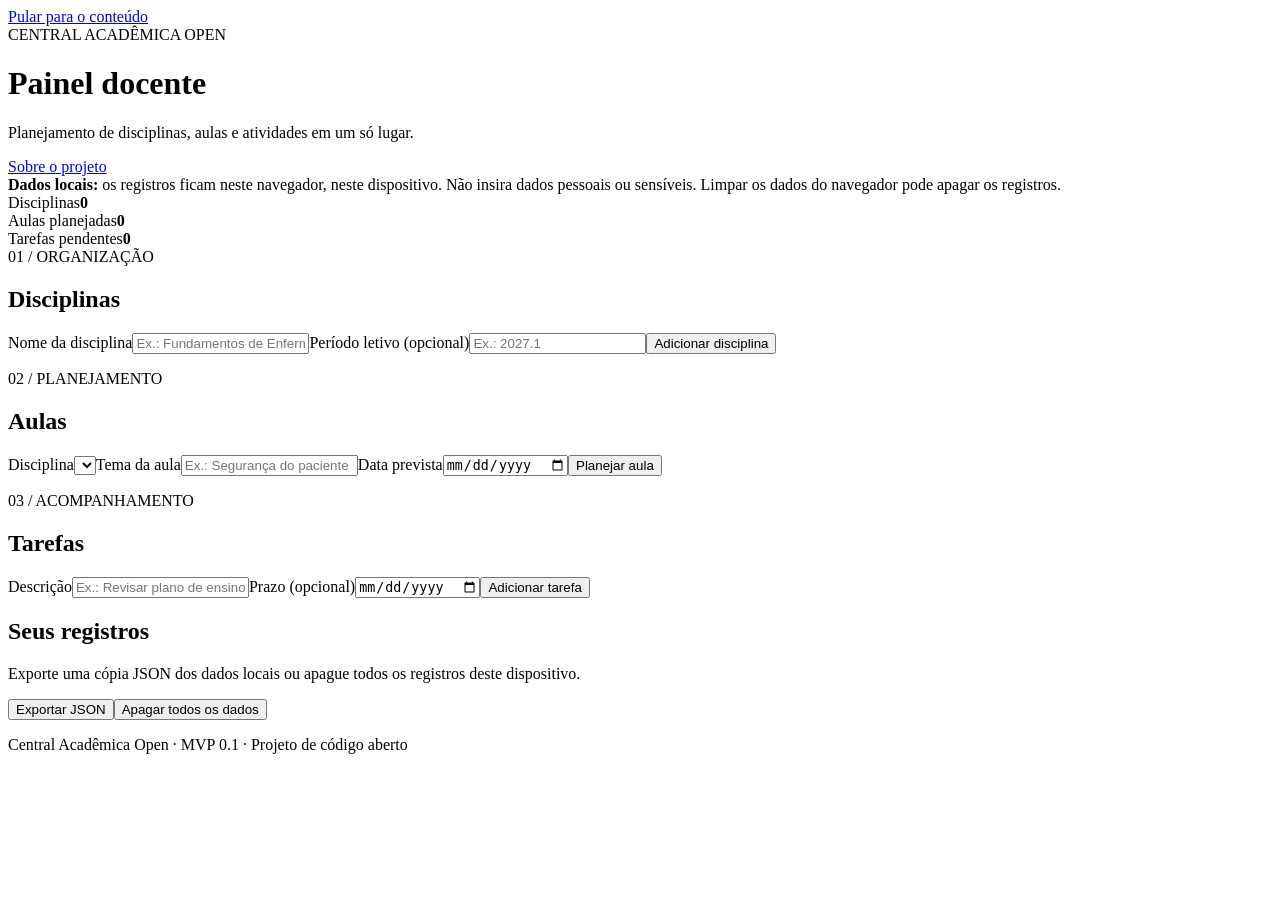
==== web/app.html @ 479a101f "feat: adiciona web/app.html" ====
<!doctype html>
<html lang="pt-BR">
<head>
<meta charset="utf-8"><meta name="viewport" content="width=device-width, initial-scale=1">
<title>Painel docente | Central Acadêmica Open</title>
<link rel="stylesheet" href="assets/css/app.css">
<script src="assets/js/app.js" defer></script>
</head>
<body>
<a class="skip" href="#conteudo">Pular para o conteúdo</a>
<header class="top"><div><span class="eyebrow">CENTRAL ACADÊMICA OPEN</span><h1>Painel docente</h1><p>Planejamento de disciplinas, aulas e atividades em um só lugar.</p></div><a class="back" href="index.html">Sobre o projeto</a></header>
<main id="conteudo">
<section class="notice" aria-label="Privacidade"><strong>Dados locais:</strong> os registros ficam neste navegador, neste dispositivo. Não insira dados pessoais ou sensíveis. Limpar os dados do navegador pode apagar os registros.</section>
<section class="stats" aria-label="Resumo"><article><span>Disciplinas</span><strong id="count-disc">0</strong></article><article><span>Aulas planejadas</span><strong id="count-lessons">0</strong></article><article><span>Tarefas pendentes</span><strong id="count-tasks">0</strong></article></section>
<div class="columns">
<section class="panel" aria-labelledby="disciplinas-title"><div class="heading"><div><span class="eyebrow">01 / ORGANIZAÇÃO</span><h2 id="disciplinas-title">Disciplinas</h2></div></div>
<form id="form-disc"><label for="disc-name">Nome da disciplina</label><input id="disc-name" name="name" required maxlength="100" placeholder="Ex.: Fundamentos de Enfermagem"><label for="disc-term">Período letivo (opcional)</label><input id="disc-term" name="term" maxlength="60" placeholder="Ex.: 2027.1"><button type="submit">Adicionar disciplina</button></form><ul id="disc-list" class="records" aria-live="polite"></ul></section>
<section class="panel" aria-labelledby="aulas-title"><div class="heading"><div><span class="eyebrow">02 / PLANEJAMENTO</span><h2 id="aulas-title">Aulas</h2></div></div>
<form id="form-lesson"><label for="lesson-disc">Disciplina</label><select id="lesson-disc" required></select><label for="lesson-title">Tema da aula</label><input id="lesson-title" required maxlength="120" placeholder="Ex.: Segurança do paciente"><label for="lesson-date">Data prevista</label><input id="lesson-date" type="date" required><button type="submit">Planejar aula</button></form><ul id="lesson-list" class="records" aria-live="polite"></ul></section>
<section class="panel" aria-labelledby="tarefas-title"><div class="heading"><div><span class="eyebrow">03 / ACOMPANHAMENTO</span><h2 id="tarefas-title">Tarefas</h2></div></div>
<form id="form-task"><label for="task-title">Descrição</label><input id="task-title" required maxlength="140" placeholder="Ex.: Revisar plano de ensino"><label for="task-date">Prazo (opcional)</label><input id="task-date" type="date"><button type="submit">Adicionar tarefa</button></form><ul id="task-list" class="records" aria-live="polite"></ul></section>
</div>
<section class="panel utilities"><div><h2>Seus registros</h2><p>Exporte uma cópia JSON dos dados locais ou apague todos os registros deste dispositivo.</p></div><div class="actions"><button id="export" class="secondary" type="button">Exportar JSON</button><button id="clear" class="danger" type="button">Apagar todos os dados</button></div></section>
<p id="feedback" class="sr-only" role="status" aria-live="polite"></p>
</main><footer>Central Acadêmica Open · MVP 0.1 · Projeto de código aberto</footer>
</body></html>
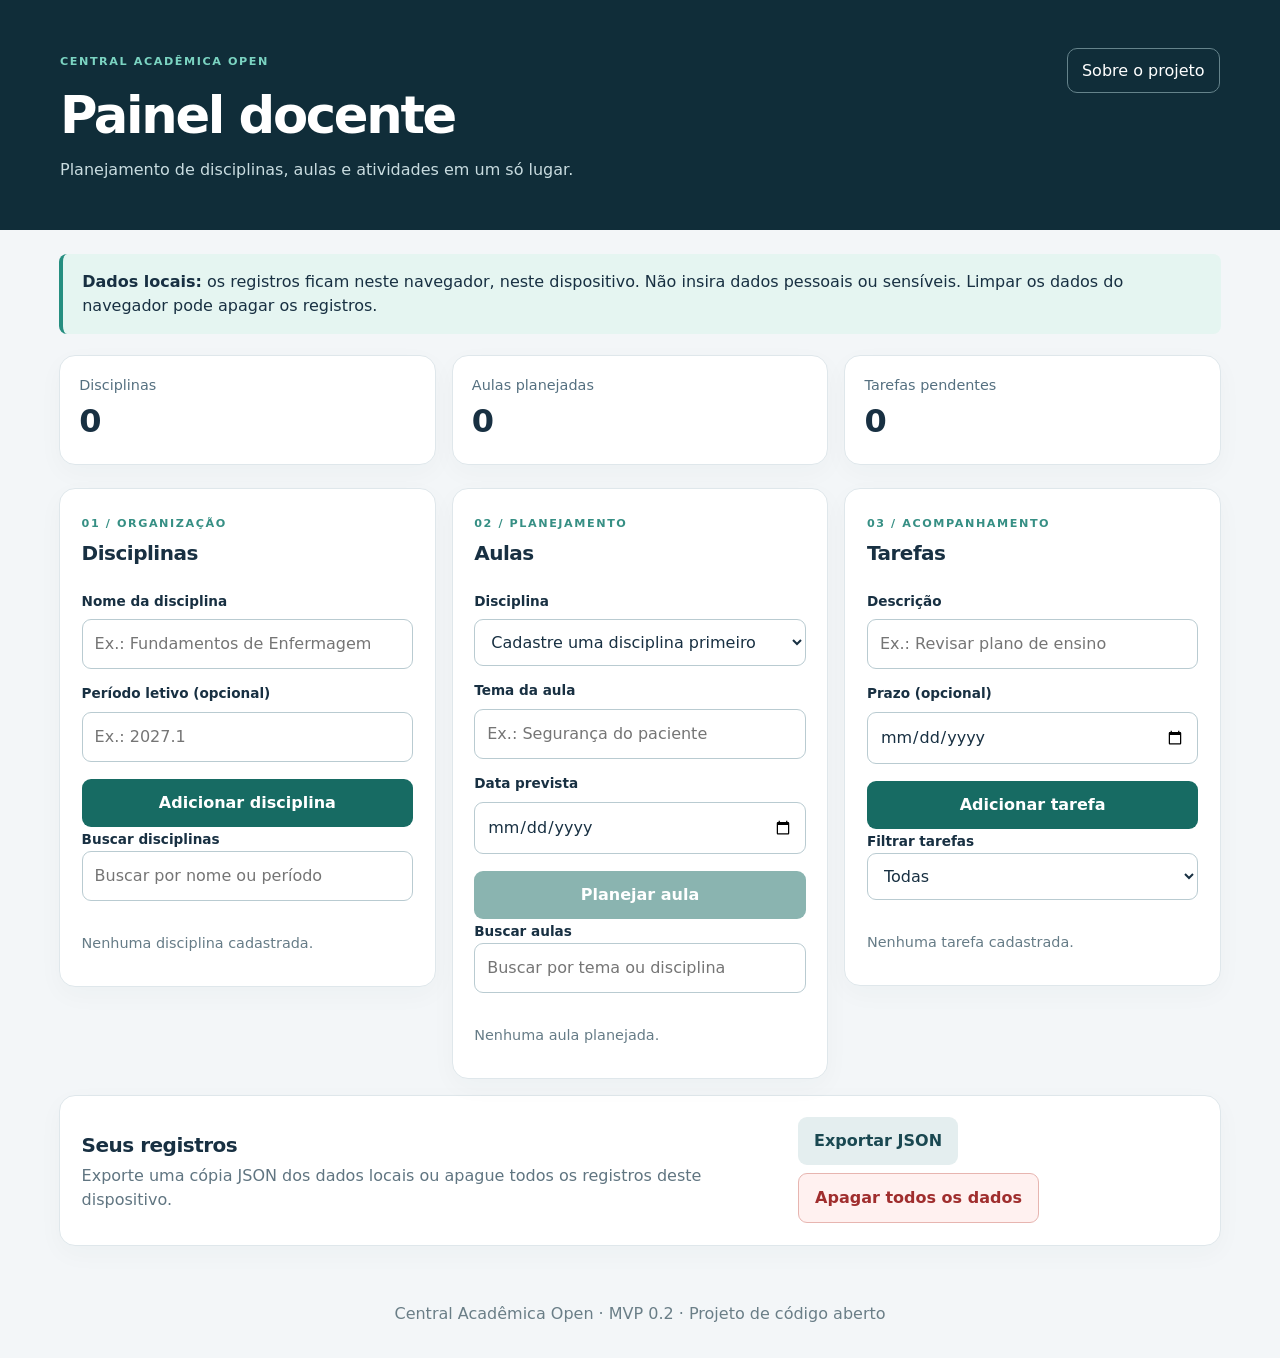
==== commit 1daa4ca5: "feat: adiciona controles de busca e filtros acessíveis" ====
--- a/web/app.html
+++ b/web/app.html
@@ -14,13 +14,13 @@
 <section class="stats" aria-label="Resumo"><article><span>Disciplinas</span><strong id="count-disc">0</strong></article><article><span>Aulas planejadas</span><strong id="count-lessons">0</strong></article><article><span>Tarefas pendentes</span><strong id="count-tasks">0</strong></article></section>
 <div class="columns">
 <section class="panel" aria-labelledby="disciplinas-title"><div class="heading"><div><span class="eyebrow">01 / ORGANIZAÇÃO</span><h2 id="disciplinas-title">Disciplinas</h2></div></div>
-<form id="form-disc"><label for="disc-name">Nome da disciplina</label><input id="disc-name" name="name" required maxlength="100" placeholder="Ex.: Fundamentos de Enfermagem"><label for="disc-term">Período letivo (opcional)</label><input id="disc-term" name="term" maxlength="60" placeholder="Ex.: 2027.1"><button type="submit">Adicionar disciplina</button></form><ul id="disc-list" class="records" aria-live="polite"></ul></section>
+<form id="form-disc"><label for="disc-name">Nome da disciplina</label><input id="disc-name" name="name" required maxlength="100" placeholder="Ex.: Fundamentos de Enfermagem"><label for="disc-term">Período letivo (opcional)</label><input id="disc-term" name="term" maxlength="60" placeholder="Ex.: 2027.1"><button type="submit">Adicionar disciplina</button></form><label for="filter-disc">Buscar disciplinas</label><input id="filter-disc" type="search" placeholder="Buscar por nome ou período"><ul id="disc-list" class="records" aria-live="polite"></ul></section>
 <section class="panel" aria-labelledby="aulas-title"><div class="heading"><div><span class="eyebrow">02 / PLANEJAMENTO</span><h2 id="aulas-title">Aulas</h2></div></div>
-<form id="form-lesson"><label for="lesson-disc">Disciplina</label><select id="lesson-disc" required></select><label for="lesson-title">Tema da aula</label><input id="lesson-title" required maxlength="120" placeholder="Ex.: Segurança do paciente"><label for="lesson-date">Data prevista</label><input id="lesson-date" type="date" required><button type="submit">Planejar aula</button></form><ul id="lesson-list" class="records" aria-live="polite"></ul></section>
+<form id="form-lesson"><label for="lesson-disc">Disciplina</label><select id="lesson-disc" required></select><label for="lesson-title">Tema da aula</label><input id="lesson-title" required maxlength="120" placeholder="Ex.: Segurança do paciente"><label for="lesson-date">Data prevista</label><input id="lesson-date" type="date" required><button type="submit">Planejar aula</button></form><label for="filter-lesson">Buscar aulas</label><input id="filter-lesson" type="search" placeholder="Buscar por tema ou disciplina"><ul id="lesson-list" class="records" aria-live="polite"></ul></section>
 <section class="panel" aria-labelledby="tarefas-title"><div class="heading"><div><span class="eyebrow">03 / ACOMPANHAMENTO</span><h2 id="tarefas-title">Tarefas</h2></div></div>
-<form id="form-task"><label for="task-title">Descrição</label><input id="task-title" required maxlength="140" placeholder="Ex.: Revisar plano de ensino"><label for="task-date">Prazo (opcional)</label><input id="task-date" type="date"><button type="submit">Adicionar tarefa</button></form><ul id="task-list" class="records" aria-live="polite"></ul></section>
+<form id="form-task"><label for="task-title">Descrição</label><input id="task-title" required maxlength="140" placeholder="Ex.: Revisar plano de ensino"><label for="task-date">Prazo (opcional)</label><input id="task-date" type="date"><button type="submit">Adicionar tarefa</button></form><label for="filter-task">Filtrar tarefas</label><select id="filter-task"><option value="all">Todas</option><option value="pending">Pendentes</option><option value="done">Concluídas</option></select><ul id="task-list" class="records" aria-live="polite"></ul></section>
 </div>
 <section class="panel utilities"><div><h2>Seus registros</h2><p>Exporte uma cópia JSON dos dados locais ou apague todos os registros deste dispositivo.</p></div><div class="actions"><button id="export" class="secondary" type="button">Exportar JSON</button><button id="clear" class="danger" type="button">Apagar todos os dados</button></div></section>
 <p id="feedback" class="sr-only" role="status" aria-live="polite"></p>
-</main><footer>Central Acadêmica Open · MVP 0.1 · Projeto de código aberto</footer>
+</main><footer>Central Acadêmica Open · MVP 0.2 · Projeto de código aberto</footer>
 </body></html>
--- a/web/assets/css/app.css
+++ b/web/assets/css/app.css
@@ -0,0 +1 @@
+:root{font-family:Inter,ui-sans-serif,system-ui,-apple-system,BlinkMacSystemFont,"Segoe UI",sans-serif;color:#183042;background:#f3f6f8;line-height:1.5}*{box-sizing:border-box}body{margin:0}.skip{position:absolute;top:-100px;left:1rem;background:white;padding:.6rem}.skip:focus{top:1rem;z-index:3}.top{background:#102d39;color:#fff;padding:3rem max(1.5rem,calc((100vw - 1160px)/2));display:flex;justify-content:space-between;gap:1rem;align-items:flex-start}.top h1{font-size:clamp(2rem,4vw,3.4rem);letter-spacing:-.045em;margin:.3rem 0}.top p{color:#c9dce0;margin:0}.eyebrow{font-size:.7rem;letter-spacing:.14em;font-weight:800;color:#368f84}.top .eyebrow{color:#7bd4c2}.back{color:#fff;text-decoration:none;border:1px solid #65838b;padding:.6rem .9rem;border-radius:10px;white-space:nowrap}main{max-width:1210px;margin:auto;padding:1.5rem}.notice{border-left:4px solid #258e80;background:#e5f5f1;padding:1rem 1.2rem;border-radius:8px;margin-bottom:1.3rem}.stats{display:grid;grid-template-columns:repeat(3,minmax(0,1fr));gap:1rem;margin-bottom:1.4rem}.stats article,.panel{background:#fff;border:1px solid #dfe7eb;border-radius:16px;box-shadow:0 8px 26px #173a4808}.stats article{padding:1.2rem}.stats span{display:block;color:#557080;font-size:.9rem}.stats strong{display:block;font-size:2rem;letter-spacing:-.05em}.columns{display:grid;grid-template-columns:repeat(3,minmax(0,1fr));gap:1rem;align-items:start}.panel{padding:1.35rem;min-width:0}.heading{margin-bottom:1rem}h2{font-size:1.25rem;letter-spacing:-.025em;margin:.25rem 0}form{display:grid;gap:.5rem}label{font-size:.85rem;font-weight:700;margin-top:.4rem}input,select{width:100%;min-width:0;border:1px solid #b9cbd1;border-radius:9px;padding:.75rem;background:#fff;color:#183042;font:inherit}input:focus-visible,select:focus-visible,button:focus-visible,a:focus-visible{outline:3px solid #6bcfbe;outline-offset:2px}button{font:inherit;font-weight:700;background:#176b63;color:white;border:0;border-radius:9px;padding:.75rem 1rem;cursor:pointer;margin-top:.6rem}button:hover{filter:brightness(.94)}button:disabled{opacity:.5;cursor:not-allowed}.records{list-style:none;margin:1.4rem 0 0;padding:0;display:grid;gap:.65rem}.record{border:1px solid #e2e9ec;border-radius:10px;padding:.85rem;overflow-wrap:anywhere}.record-title{font-weight:700}.record small{display:block;color:#587181;margin-top:.25rem}.record-actions{display:flex;flex-wrap:wrap;gap:.4rem;margin-top:.5rem}.record-actions button{font-size:.8rem;margin:0;padding:.35rem .55rem}.secondary{background:#e4eeef;color:#1a4851}.danger{background:#fff1f0;color:#a02e2e;border:1px solid #e7b5b0}.done .record-title{text-decoration:line-through;color:#697c83}.empty{color:#667c87;font-size:.9rem;padding:.6rem 0}.utilities{margin-top:1rem;display:flex;align-items:center;justify-content:space-between;gap:1rem}.utilities p{margin:.2rem 0;color:#607581}.actions{display:flex;flex-wrap:wrap;gap:.5rem}.actions button{margin:0}footer{text-align:center;color:#6a7e87;padding:2rem}.sr-only{position:absolute;width:1px;height:1px;padding:0;margin:-1px;overflow:hidden;clip:rect(0,0,0,0);white-space:nowrap;border:0}@media(max-width:950px){.columns{grid-template-columns:1fr 1fr}.columns>.panel:last-child{grid-column:1/-1}}@media(max-width:620px){.top{padding:2rem 1.2rem;display:block}.back{display:inline-block;margin-top:1.2rem}main{padding:1rem}.columns{grid-template-columns:1fr}.columns>.panel:last-child{grid-column:auto}.utilities{display:block}.actions{margin-top:1rem}.stats{gap:.5rem}.stats article{padding:.8rem}.stats strong{font-size:1.65rem}.stats span{font-size:.75rem}}
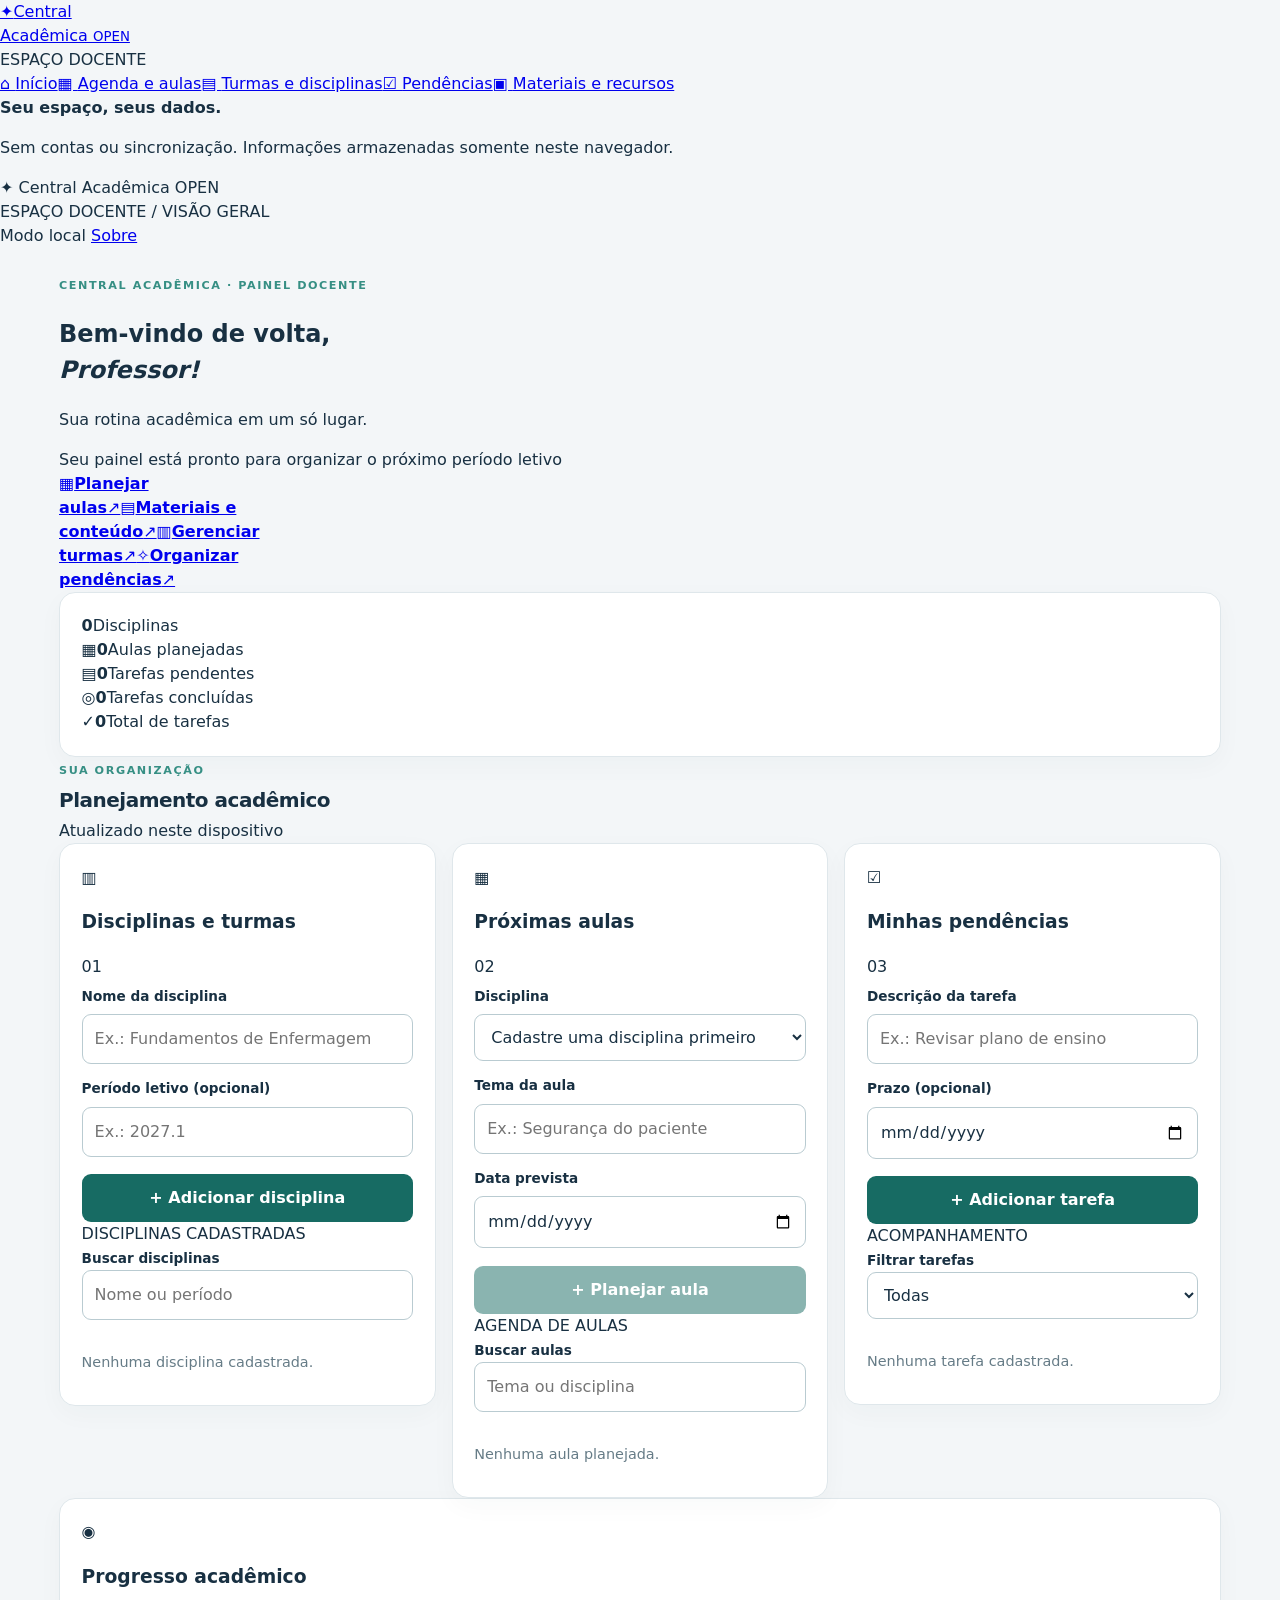
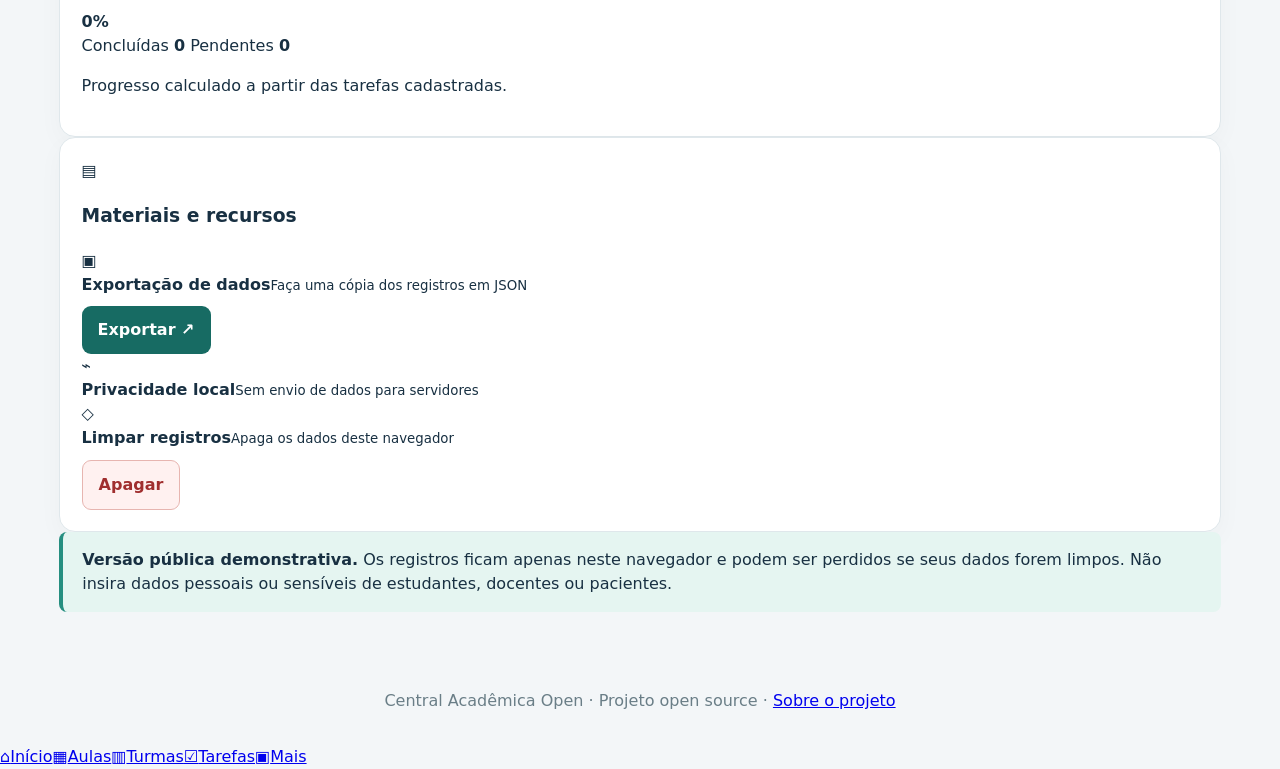
==== commit 5062ab31: "design: aproxima painel da identidade visual da Central Acadêmica" ====
--- a/web/app.html
+++ b/web/app.html
@@ -1,26 +1,34 @@
 <!doctype html>
-<html lang="pt-BR">
-<head>
-<meta charset="utf-8"><meta name="viewport" content="width=device-width, initial-scale=1">
-<title>Painel docente | Central Acadêmica Open</title>
-<link rel="stylesheet" href="assets/css/app.css">
-<script src="assets/js/app.js" defer></script>
-</head>
-<body>
-<a class="skip" href="#conteudo">Pular para o conteúdo</a>
-<header class="top"><div><span class="eyebrow">CENTRAL ACADÊMICA OPEN</span><h1>Painel docente</h1><p>Planejamento de disciplinas, aulas e atividades em um só lugar.</p></div><a class="back" href="index.html">Sobre o projeto</a></header>
+<html lang="pt-BR"><head><meta charset="utf-8"><meta name="viewport" content="width=device-width, initial-scale=1"><meta name="theme-color" content="#0b1422">
+<title>Central Acadêmica Open | Painel docente</title>
+<link rel="stylesheet" href="assets/css/app.css"><script src="assets/js/app.js" defer></script></head>
+<body><a class="skip" href="#conteudo">Pular para o conteúdo</a>
+<div class="shell">
+<aside class="sidebar" aria-label="Navegação principal">
+<a class="brand" href="index.html"><span class="brand-mark">✦</span><span>Central<br>Acadêmica <small>OPEN</small></span></a>
+<div class="side-label">ESPAÇO DOCENTE</div>
+<nav class="side-nav"><a class="active" href="#inicio">⌂ <span>Início</span></a><a href="#aulas">▦ <span>Agenda e aulas</span></a><a href="#disciplinas">▤ <span>Turmas e disciplinas</span></a><a href="#tarefas">☑ <span>Pendências</span></a><a href="#recursos">▣ <span>Materiais e recursos</span></a></nav>
+<div class="side-note"><strong>Seu espaço, seus dados.</strong><p>Sem contas ou sincronização. Informações armazenadas somente neste navegador.</p></div>
+</aside>
+<div class="workspace">
+<header class="topbar"><div class="mobile-brand">✦ Central Acadêmica <span>OPEN</span></div><div class="crumb">ESPAÇO DOCENTE <span>/</span> VISÃO GERAL</div><div class="top-actions"><span class="privacy-dot"></span> Modo local <a href="index.html" title="Sobre o projeto">Sobre</a></div></header>
 <main id="conteudo">
-<section class="notice" aria-label="Privacidade"><strong>Dados locais:</strong> os registros ficam neste navegador, neste dispositivo. Não insira dados pessoais ou sensíveis. Limpar os dados do navegador pode apagar os registros.</section>
-<section class="stats" aria-label="Resumo"><article><span>Disciplinas</span><strong id="count-disc">0</strong></article><article><span>Aulas planejadas</span><strong id="count-lessons">0</strong></article><article><span>Tarefas pendentes</span><strong id="count-tasks">0</strong></article></section>
+<section id="inicio" class="hero" aria-labelledby="hero-title"><div class="hero-content"><span class="eyebrow">CENTRAL ACADÊMICA · PAINEL DOCENTE</span><h1 id="hero-title">Bem-vindo de volta,<br><em>Professor!</em></h1><p>Sua rotina acadêmica em um só lugar.</p><div class="hero-pill"><span class="pulse"></span> Seu painel está pronto para organizar o próximo período letivo</div></div><div class="hero-art" aria-hidden="true"><div class="orb orb-a"></div><div class="orb orb-b"></div><div class="book book-1"></div><div class="book book-2"></div><div class="book book-3"></div><div class="book-line"></div></div></section>
+<section class="quick" aria-label="Acesso rápido"><a href="#aulas" class="quick-card"><span class="quick-icon">▦</span><strong>Planejar<br>aulas</strong><span class="quick-arrow">↗</span></a><a href="#recursos" class="quick-card"><span class="quick-icon">▤</span><strong>Materiais e<br>conteúdo</strong><span class="quick-arrow">↗</span></a><a href="#disciplinas" class="quick-card"><span class="quick-icon">▥</span><strong>Gerenciar<br>turmas</strong><span class="quick-arrow">↗</span></a><a href="#tarefas" class="quick-card"><span class="quick-icon">✧</span><strong>Organizar<br>pendências</strong><span class="quick-arrow">↗</span></a></section>
+<section class="overview panel" aria-label="Resumo acadêmico"><div class="overview-head"><div class="ring"><div class="ring-inner"><strong id="count-disc">0</strong><span>Disciplinas</span></div></div></div><div class="overview-grid"><div><span class="metric-icon">▦</span><strong id="count-lessons">0</strong><span>Aulas planejadas</span></div><div><span class="metric-icon">▤</span><strong id="count-tasks">0</strong><span>Tarefas pendentes</span></div><div><span class="metric-icon">◎</span><strong id="count-done">0</strong><span>Tarefas concluídas</span></div><div><span class="metric-icon">✓</span><strong id="count-total-tasks">0</strong><span>Total de tarefas</span></div></div></section>
+<div class="section-heading"><div><span class="eyebrow">SUA ORGANIZAÇÃO</span><h2>Planejamento acadêmico</h2></div><span class="section-hint">Atualizado neste dispositivo</span></div>
 <div class="columns">
-<section class="panel" aria-labelledby="disciplinas-title"><div class="heading"><div><span class="eyebrow">01 / ORGANIZAÇÃO</span><h2 id="disciplinas-title">Disciplinas</h2></div></div>
-<form id="form-disc"><label for="disc-name">Nome da disciplina</label><input id="disc-name" name="name" required maxlength="100" placeholder="Ex.: Fundamentos de Enfermagem"><label for="disc-term">Período letivo (opcional)</label><input id="disc-term" name="term" maxlength="60" placeholder="Ex.: 2027.1"><button type="submit">Adicionar disciplina</button></form><label for="filter-disc">Buscar disciplinas</label><input id="filter-disc" type="search" placeholder="Buscar por nome ou período"><ul id="disc-list" class="records" aria-live="polite"></ul></section>
-<section class="panel" aria-labelledby="aulas-title"><div class="heading"><div><span class="eyebrow">02 / PLANEJAMENTO</span><h2 id="aulas-title">Aulas</h2></div></div>
-<form id="form-lesson"><label for="lesson-disc">Disciplina</label><select id="lesson-disc" required></select><label for="lesson-title">Tema da aula</label><input id="lesson-title" required maxlength="120" placeholder="Ex.: Segurança do paciente"><label for="lesson-date">Data prevista</label><input id="lesson-date" type="date" required><button type="submit">Planejar aula</button></form><label for="filter-lesson">Buscar aulas</label><input id="filter-lesson" type="search" placeholder="Buscar por tema ou disciplina"><ul id="lesson-list" class="records" aria-live="polite"></ul></section>
-<section class="panel" aria-labelledby="tarefas-title"><div class="heading"><div><span class="eyebrow">03 / ACOMPANHAMENTO</span><h2 id="tarefas-title">Tarefas</h2></div></div>
-<form id="form-task"><label for="task-title">Descrição</label><input id="task-title" required maxlength="140" placeholder="Ex.: Revisar plano de ensino"><label for="task-date">Prazo (opcional)</label><input id="task-date" type="date"><button type="submit">Adicionar tarefa</button></form><label for="filter-task">Filtrar tarefas</label><select id="filter-task"><option value="all">Todas</option><option value="pending">Pendentes</option><option value="done">Concluídas</option></select><ul id="task-list" class="records" aria-live="polite"></ul></section>
+<section class="panel module" id="disciplinas" aria-labelledby="disciplinas-title"><div class="module-title"><div><span class="module-icon">▥</span><h3 id="disciplinas-title">Disciplinas e turmas</h3></div><span class="module-tag">01</span></div>
+<form id="form-disc"><label for="disc-name">Nome da disciplina</label><input id="disc-name" name="name" required maxlength="100" placeholder="Ex.: Fundamentos de Enfermagem"><label for="disc-term">Período letivo (opcional)</label><input id="disc-term" name="term" maxlength="60" placeholder="Ex.: 2027.1"><button type="submit">+ Adicionar disciplina</button></form><div class="list-head">DISCIPLINAS CADASTRADAS</div><label for="filter-disc">Buscar disciplinas</label><input id="filter-disc" type="search" placeholder="Nome ou período"><ul id="disc-list" class="records" aria-live="polite"></ul></section>
+<section class="panel module" id="aulas" aria-labelledby="aulas-title"><div class="module-title"><div><span class="module-icon">▦</span><h3 id="aulas-title">Próximas aulas</h3></div><span class="module-tag">02</span></div>
+<form id="form-lesson"><label for="lesson-disc">Disciplina</label><select id="lesson-disc" required></select><label for="lesson-title">Tema da aula</label><input id="lesson-title" required maxlength="120" placeholder="Ex.: Segurança do paciente"><label for="lesson-date">Data prevista</label><input id="lesson-date" type="date" required><button type="submit">+ Planejar aula</button></form><div class="list-head">AGENDA DE AULAS</div><label for="filter-lesson">Buscar aulas</label><input id="filter-lesson" type="search" placeholder="Tema ou disciplina"><ul id="lesson-list" class="records" aria-live="polite"></ul></section>
+<section class="panel module" id="tarefas" aria-labelledby="tarefas-title"><div class="module-title"><div><span class="module-icon">☑</span><h3 id="tarefas-title">Minhas pendências</h3></div><span class="module-tag">03</span></div>
+<form id="form-task"><label for="task-title">Descrição da tarefa</label><input id="task-title" required maxlength="140" placeholder="Ex.: Revisar plano de ensino"><label for="task-date">Prazo (opcional)</label><input id="task-date" type="date"><button type="submit">+ Adicionar tarefa</button></form><div class="list-head">ACOMPANHAMENTO</div><label for="filter-task">Filtrar tarefas</label><select id="filter-task"><option value="all">Todas</option><option value="pending">Pendentes</option><option value="done">Concluídas</option></select><ul id="task-list" class="records" aria-live="polite"></ul></section>
 </div>
-<section class="panel utilities"><div><h2>Seus registros</h2><p>Exporte uma cópia JSON dos dados locais ou apague todos os registros deste dispositivo.</p></div><div class="actions"><button id="export" class="secondary" type="button">Exportar JSON</button><button id="clear" class="danger" type="button">Apagar todos os dados</button></div></section>
+<div class="secondary-grid"><section class="panel info-panel"><div class="module-title"><div><span class="module-icon">◉</span><h3>Progresso acadêmico</h3></div></div><div class="progress-content"><div class="progress-ring" id="progress-ring"><strong id="progress-percent">0%</strong></div><div class="progress-legend"><span><i class="dot complete"></i> Concluídas <strong id="progress-done">0</strong></span><span><i class="dot pending"></i> Pendentes <strong id="progress-pending">0</strong></span></div></div><p class="micro">Progresso calculado a partir das tarefas cadastradas.</p></section>
+<section class="panel info-panel" id="recursos"><div class="module-title"><div><span class="module-icon">▤</span><h3>Materiais e recursos</h3></div></div><div class="resource-row"><span>▣</span><div><strong>Exportação de dados</strong><small>Faça uma cópia dos registros em JSON</small></div><button id="export" type="button" class="small-btn">Exportar ↗</button></div><div class="resource-row"><span>⌁</span><div><strong>Privacidade local</strong><small>Sem envio de dados para servidores</small></div></div><div class="resource-row"><span>◇</span><div><strong>Limpar registros</strong><small>Apaga os dados deste navegador</small></div><button id="clear" type="button" class="small-btn danger">Apagar</button></div></section></div>
+<section class="notice" aria-label="Privacidade"><strong>Versão pública demonstrativa.</strong> Os registros ficam apenas neste navegador e podem ser perdidos se seus dados forem limpos. Não insira dados pessoais ou sensíveis de estudantes, docentes ou pacientes.</section>
 <p id="feedback" class="sr-only" role="status" aria-live="polite"></p>
-</main><footer>Central Acadêmica Open · MVP 0.2 · Projeto de código aberto</footer>
-</body></html>+</main><footer>Central Acadêmica Open · Projeto open source · <a href="index.html">Sobre o projeto</a></footer>
+<nav class="bottom-nav" aria-label="Navegação móvel"><a href="#inicio"><span>⌂</span>Início</a><a href="#aulas"><span>▦</span>Aulas</a><a href="#disciplinas"><span>▥</span>Turmas</a><a href="#tarefas"><span>☑</span>Tarefas</a><a href="#recursos"><span>▣</span>Mais</a></nav>
+</div></div></body></html>
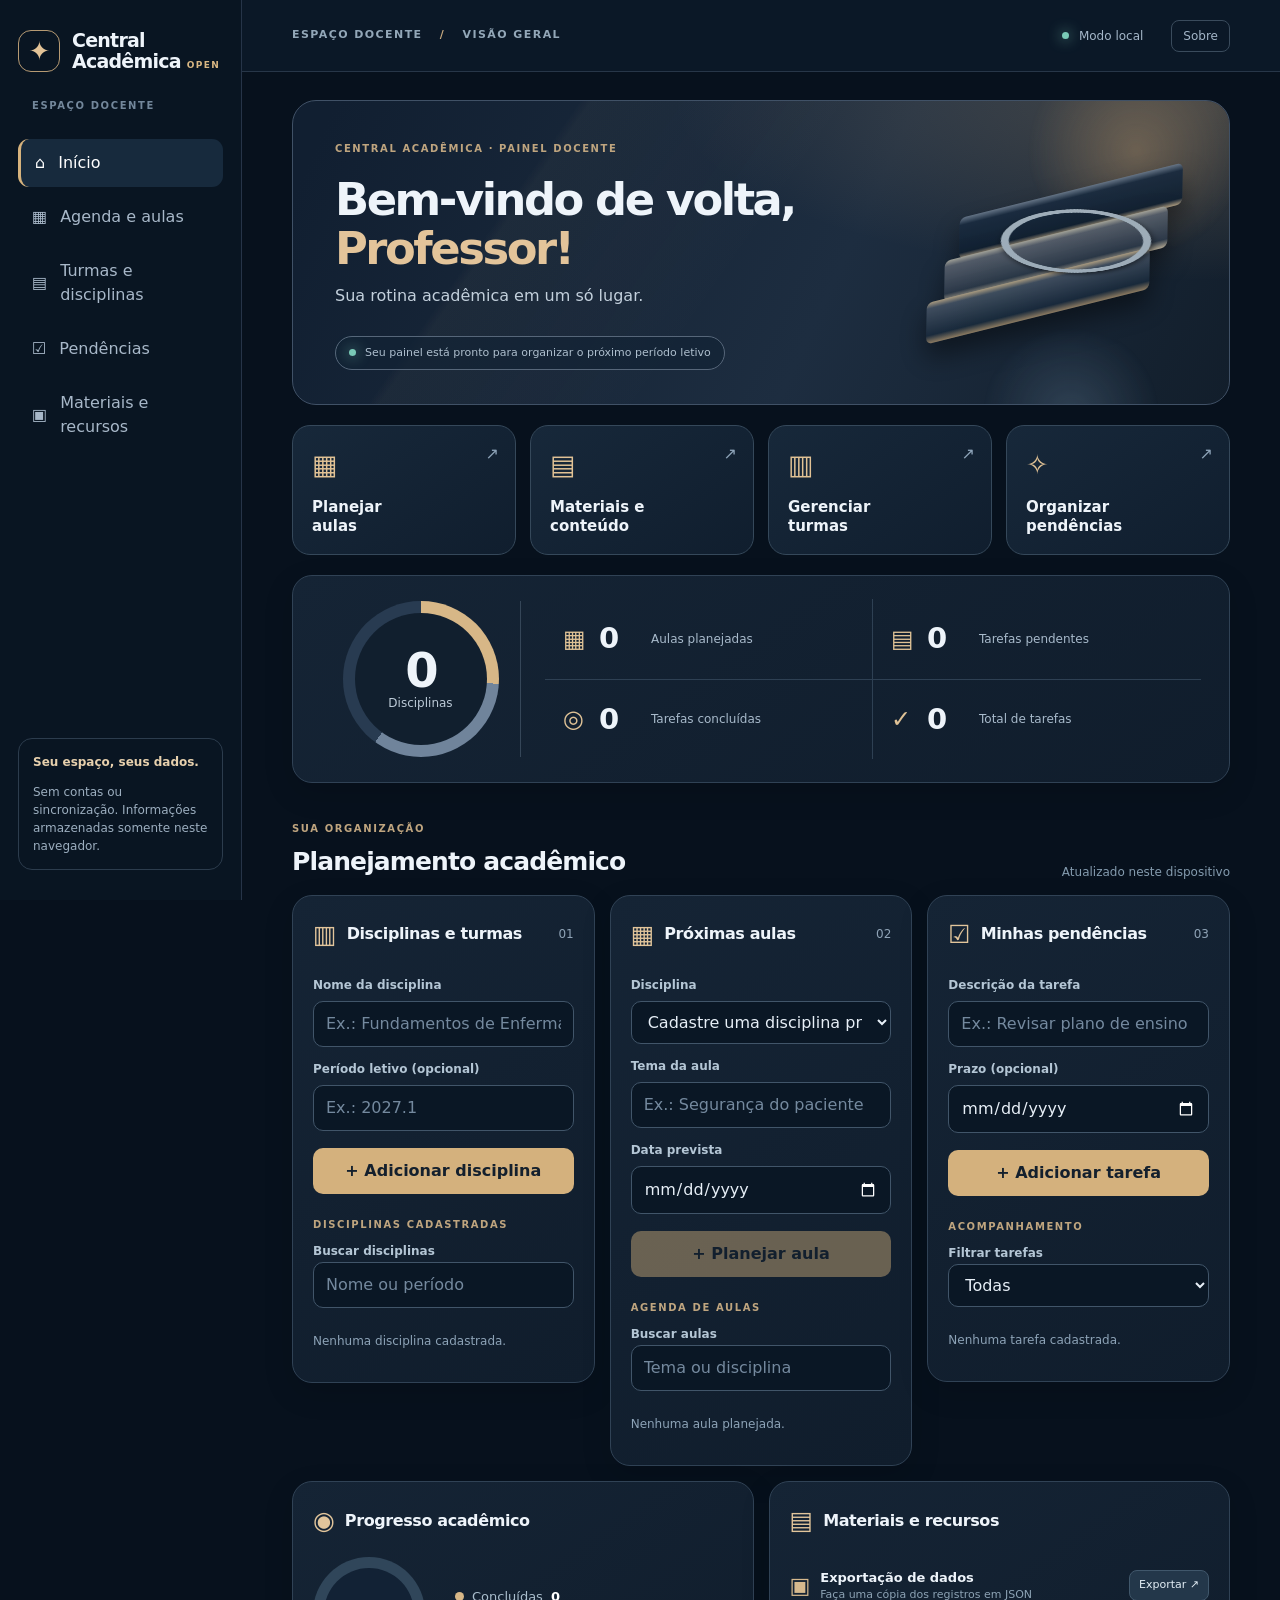
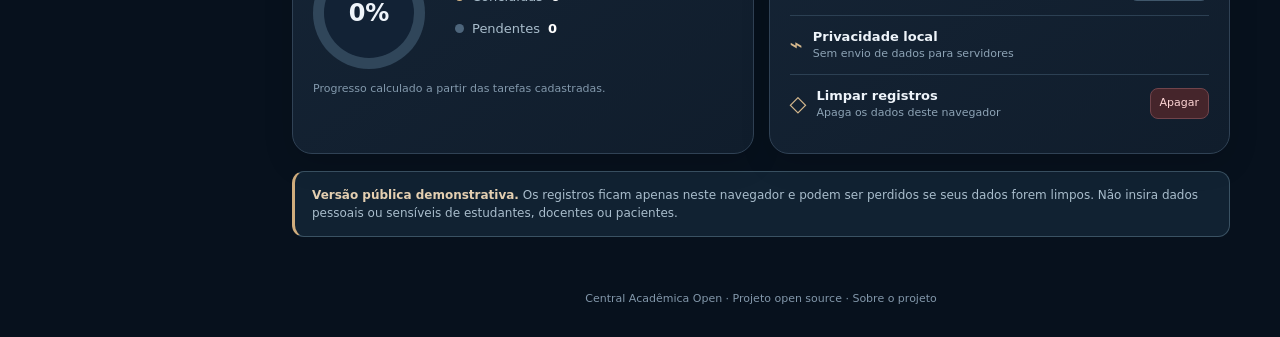
==== commit aa13a0d0: "fix: evita CSS antigo em cache e testa layout móvel" ====
--- a/web/app.html
+++ b/web/app.html
@@ -1,7 +1,7 @@
 <!doctype html>
 <html lang="pt-BR"><head><meta charset="utf-8"><meta name="viewport" content="width=device-width, initial-scale=1"><meta name="theme-color" content="#0b1422">
 <title>Central Acadêmica Open | Painel docente</title>
-<link rel="stylesheet" href="assets/css/app.css"><script src="assets/js/app.js" defer></script></head>
+<link rel="stylesheet" href="assets/css/app.css?v=20261119-mobile-fix1"><script src="assets/js/app.js?v=20261119-mobile-fix1" defer></script></head>
 <body><a class="skip" href="#conteudo">Pular para o conteúdo</a>
 <div class="shell">
 <aside class="sidebar" aria-label="Navegação principal">
--- a/web/assets/css/app.css
+++ b/web/assets/css/app.css
@@ -1 +1 @@
-:root{font-family:Inter,ui-sans-serif,system-ui,-apple-system,BlinkMacSystemFont,"Segoe UI",sans-serif;color:#183042;background:#f3f6f8;line-height:1.5}*{box-sizing:border-box}body{margin:0}.skip{position:absolute;top:-100px;left:1rem;background:white;padding:.6rem}.skip:focus{top:1rem;z-index:3}.top{background:#102d39;color:#fff;padding:3rem max(1.5rem,calc((100vw - 1160px)/2));display:flex;justify-content:space-between;gap:1rem;align-items:flex-start}.top h1{font-size:clamp(2rem,4vw,3.4rem);letter-spacing:-.045em;margin:.3rem 0}.top p{color:#c9dce0;margin:0}.eyebrow{font-size:.7rem;letter-spacing:.14em;font-weight:800;color:#368f84}.top .eyebrow{color:#7bd4c2}.back{color:#fff;text-decoration:none;border:1px solid #65838b;padding:.6rem .9rem;border-radius:10px;white-space:nowrap}main{max-width:1210px;margin:auto;padding:1.5rem}.notice{border-left:4px solid #258e80;background:#e5f5f1;padding:1rem 1.2rem;border-radius:8px;margin-bottom:1.3rem}.stats{display:grid;grid-template-columns:repeat(3,minmax(0,1fr));gap:1rem;margin-bottom:1.4rem}.stats article,.panel{background:#fff;border:1px solid #dfe7eb;border-radius:16px;box-shadow:0 8px 26px #173a4808}.stats article{padding:1.2rem}.stats span{display:block;color:#557080;font-size:.9rem}.stats strong{display:block;font-size:2rem;letter-spacing:-.05em}.columns{display:grid;grid-template-columns:repeat(3,minmax(0,1fr));gap:1rem;align-items:start}.panel{padding:1.35rem;min-width:0}.heading{margin-bottom:1rem}h2{font-size:1.25rem;letter-spacing:-.025em;margin:.25rem 0}form{display:grid;gap:.5rem}label{font-size:.85rem;font-weight:700;margin-top:.4rem}input,select{width:100%;min-width:0;border:1px solid #b9cbd1;border-radius:9px;padding:.75rem;background:#fff;color:#183042;font:inherit}input:focus-visible,select:focus-visible,button:focus-visible,a:focus-visible{outline:3px solid #6bcfbe;outline-offset:2px}button{font:inherit;font-weight:700;background:#176b63;color:white;border:0;border-radius:9px;padding:.75rem 1rem;cursor:pointer;margin-top:.6rem}button:hover{filter:brightness(.94)}button:disabled{opacity:.5;cursor:not-allowed}.records{list-style:none;margin:1.4rem 0 0;padding:0;display:grid;gap:.65rem}.record{border:1px solid #e2e9ec;border-radius:10px;padding:.85rem;overflow-wrap:anywhere}.record-title{font-weight:700}.record small{display:block;color:#587181;margin-top:.25rem}.record-actions{display:flex;flex-wrap:wrap;gap:.4rem;margin-top:.5rem}.record-actions button{font-size:.8rem;margin:0;padding:.35rem .55rem}.secondary{background:#e4eeef;color:#1a4851}.danger{background:#fff1f0;color:#a02e2e;border:1px solid #e7b5b0}.done .record-title{text-decoration:line-through;color:#697c83}.empty{color:#667c87;font-size:.9rem;padding:.6rem 0}.utilities{margin-top:1rem;display:flex;align-items:center;justify-content:space-between;gap:1rem}.utilities p{margin:.2rem 0;color:#607581}.actions{display:flex;flex-wrap:wrap;gap:.5rem}.actions button{margin:0}footer{text-align:center;color:#6a7e87;padding:2rem}.sr-only{position:absolute;width:1px;height:1px;padding:0;margin:-1px;overflow:hidden;clip:rect(0,0,0,0);white-space:nowrap;border:0}@media(max-width:950px){.columns{grid-template-columns:1fr 1fr}.columns>.panel:last-child{grid-column:1/-1}}@media(max-width:620px){.top{padding:2rem 1.2rem;display:block}.back{display:inline-block;margin-top:1.2rem}main{padding:1rem}.columns{grid-template-columns:1fr}.columns>.panel:last-child{grid-column:auto}.utilities{display:block}.actions{margin-top:1rem}.stats{gap:.5rem}.stats article{padding:.8rem}.stats strong{font-size:1.65rem}.stats span{font-size:.75rem}}+:root{font-family:Inter,ui-sans-serif,system-ui,-apple-system,"Segoe UI",sans-serif;color:#eef4fa;background:#07111d;line-height:1.5;color-scheme:dark;scroll-behavior:smooth}*{box-sizing:border-box}body{margin:0}a{color:inherit;text-decoration:none}button,input,select{font:inherit}button,a,input,select{touch-action:manipulation}button{cursor:pointer}.skip{position:absolute;top:-100px;left:1rem;background:white;color:#111;padding:.6rem;z-index:30}.skip:focus{top:1rem}.shell{min-height:100vh;display:grid;grid-template-columns:242px minmax(0,1fr)}.sidebar{background:#091522;border-right:1px solid #263448;padding:30px 18px;position:sticky;top:0;height:100vh;display:flex;flex-direction:column;gap:26px}.brand{display:flex;align-items:center;gap:12px;font-size:19px;font-weight:800;line-height:1.1;letter-spacing:-.04em}.brand-mark{display:grid;place-items:center;width:42px;height:42px;border:1px solid #b69a73;border-radius:13px;color:#e3c397;font-size:26px}.brand small{color:#d9b783;font-size:9px;letter-spacing:.15em}.side-label,.eyebrow,.list-head{font-size:10px;letter-spacing:.16em;font-weight:800;color:#bfa57f}.side-label{padding:0 14px;color:#73879b}.side-nav{display:grid;gap:6px}.side-nav a{padding:12px 14px;border-radius:11px;color:#a8b8c9;display:flex;gap:13px;align-items:center}.side-nav a:first-letter{font-size:19px}.side-nav a.active,.side-nav a:hover{background:#172a3d;color:#fff}.side-nav a.active{border-left:3px solid #d7b37d}.side-note{margin-top:auto;border:1px solid #2c3c4d;border-radius:14px;padding:14px;color:#9caebf;font-size:12px}.side-note strong{color:#e7d0ad}.side-note p{margin-bottom:0}.workspace{min-width:0}.topbar{height:72px;display:flex;align-items:center;justify-content:space-between;padding:0 clamp(18px,4vw,50px);border-bottom:1px solid #273648;background:#0b1827}.crumb{font-size:11px;font-weight:800;letter-spacing:.13em;color:#93a7b8}.crumb span{margin:0 12px;color:#c9ab80}.top-actions{display:flex;align-items:center;gap:10px;color:#a4b6c8;font-size:12px}.top-actions a{margin-left:18px;border:1px solid #3a4b5c;padding:6px 11px;border-radius:8px}.privacy-dot,.pulse{width:7px;height:7px;border-radius:50%;background:#79c9b6;display:inline-block;box-shadow:0 0 14px #79c9b6}.mobile-brand{display:none}main{max-width:1320px;margin:auto;padding:28px clamp(18px,4vw,50px) 40px}.hero{position:relative;overflow:hidden;min-height:280px;border:1px solid #405166;border-radius:24px;background:linear-gradient(115deg,#111f31 4%,#1d2d40 58%,#121e2b);display:flex;align-items:center;padding:34px 42px;isolation:isolate}.hero:before{content:"";position:absolute;inset:0;background:linear-gradient(125deg,transparent 25%,#e2c1940a 26%,transparent 49%),radial-gradient(ellipse at 100% 0,#c7a57b44,transparent 42%);z-index:-1}.hero-content{position:relative;z-index:2}.hero h1{font-size:clamp(29px,3.5vw,51px);line-height:1.1;letter-spacing:-.055em;margin:16px 0 10px}.hero h1 em{font-style:normal;color:#e3c49a}.hero p{color:#c3d0dc;font-size:16px;margin:0}.hero-pill{display:inline-flex;align-items:center;gap:9px;margin-top:28px;border:1px solid #566679;background:#122235a8;padding:8px 13px;border-radius:30px;color:#aebfce;font-size:11px}.hero-art{position:absolute;right:3%;top:0;width:40%;height:100%;opacity:.85}.orb{position:absolute;border-radius:50%;filter:blur(2px)}.orb-a{width:220px;height:220px;background:radial-gradient(circle,#bd986b77,transparent 70%);right:-45px;top:-60px}.orb-b{width:180px;height:180px;background:radial-gradient(circle,#7290aa55,transparent 70%);right:40px;bottom:-100px}.book{position:absolute;width:230px;height:40px;right:15px;transform:rotate(-14deg) skewX(-15deg);border-radius:6px;background:linear-gradient(180deg,#718194,#192b40 18%,#102031 85%,#c6b18d 100%);box-shadow:0 14px 25px #0008}.book-1{top:90px}.book-2{top:133px;right:30px;background:linear-gradient(180deg,#b9b7a9,#5c6470 15%,#303d4d 80%,#d0c2a6)}.book-3{top:175px;right:48px;background:linear-gradient(180deg,#c4b08d,#465465 15%,#1a2b3d 80%,#a48c6a)}.book-line{position:absolute;right:50px;top:65px;width:150px;height:150px;border:8px solid #b5c5d0;border-radius:50%;transform:rotateX(65deg) rotate(-18deg);box-shadow:0 4px 9px #0009}.quick{display:grid;grid-template-columns:repeat(4,minmax(0,1fr));gap:14px;margin:20px 0}.quick-card{position:relative;background:linear-gradient(145deg,#17283a,#101e2e);border:1px solid #35485a;border-radius:18px;min-height:130px;padding:19px;display:flex;flex-direction:column;justify-content:space-between;transition:transform .2s,border-color .2s}.quick-card:hover{transform:translateY(-3px);border-color:#c2a27a}.quick-icon{font-size:27px;color:#e1c295}.quick-card strong{font-size:15px;line-height:1.22}.quick-arrow{position:absolute;right:16px;top:16px;color:#8da3b8}.panel{border:1px solid #304255;background:linear-gradient(145deg,#152435,#101d2c);border-radius:20px;box-shadow:0 10px 30px #0002}.overview{padding:23px 28px;display:grid;grid-template-columns:200px 1fr;gap:24px;align-items:center}.overview-head{display:flex;justify-content:center;border-right:1px solid #354658}.ring{width:156px;height:156px;border-radius:50%;padding:12px;background:conic-gradient(#d7b787 0 26%,#70849b 26% 60%,#283b51 60% 100%)}.ring-inner{height:100%;border-radius:50%;background:#111f2e;display:flex;flex-direction:column;justify-content:center;align-items:center}.ring strong{font-size:48px;line-height:1;letter-spacing:-.06em}.ring span{font-size:12px;color:#bdcbd8}.overview-grid{display:grid;grid-template-columns:1fr 1fr}.overview-grid>div{display:grid;grid-template-columns:28px 44px 1fr;align-items:center;gap:8px;padding:18px;border-bottom:1px solid #2e4053}.overview-grid>div:nth-last-child(-n+2){border-bottom:0}.overview-grid>div:nth-child(odd){border-right:1px solid #2e4053}.overview-grid strong{font-size:29px}.overview-grid span:last-child{color:#a8bacb;font-size:12px}.metric-icon{color:#dfc296;font-size:24px}.section-heading{display:flex;justify-content:space-between;align-items:end;margin:32px 0 14px}.section-heading h2{margin:4px 0 0;font-size:25px;letter-spacing:-.035em}.section-hint{color:#849bae;font-size:12px}.columns{display:grid;grid-template-columns:repeat(3,minmax(0,1fr));gap:15px;align-items:start}.module,.info-panel{padding:20px;min-width:0}.module-title{display:flex;align-items:center;justify-content:space-between;gap:8px;margin-bottom:17px}.module-title>div{display:flex;align-items:center;gap:10px}.module-title h3{font-size:16px;margin:0;letter-spacing:-.025em}.module-icon{color:#e2c59b;font-size:25px}.module-tag{color:#8fa3b6;font-size:12px}.module form{display:grid;gap:7px}.module label{font-size:12px;font-weight:650;color:#b4c6d5;margin-top:6px}.module input,.module select{width:100%;min-width:0;border:1px solid #415569;border-radius:10px;background:#0a1725;color:#e7eff7;padding:10px 12px;min-height:43px}.module input::placeholder{color:#74899e}.module form>button{background:#d4b17d;color:#14202d;border:0;border-radius:10px;padding:11px;margin-top:10px;font-weight:800}.list-head{margin:23px 0 6px;font-size:10px;color:#bfa57f}.records{padding:0;margin:12px 0 0;list-style:none;display:grid;gap:9px}.record{background:#0b1928;border:1px solid #304458;border-radius:12px;padding:12px;overflow-wrap:anywhere}.record-title{font-size:13px;font-weight:750}.record small{display:block;font-size:11px;color:#95abbd;margin-top:4px}.record-actions{display:flex;gap:6px;flex-wrap:wrap;margin-top:10px}.record-actions button,.small-btn{font-size:11px;background:#23374a;border:1px solid #40576b;color:#e3eef6;padding:6px 9px;border-radius:8px;margin:0}.record-actions button.danger,.small-btn.danger{background:#45252b;color:#ffd6d6;border-color:#70444b}.record.done .record-title{text-decoration:line-through;color:#8799a8}.empty{color:#8da3b7;font-size:12px;padding:12px 0}.secondary-grid{display:grid;grid-template-columns:1fr 1fr;gap:15px;margin-top:15px}.progress-content{display:flex;align-items:center;gap:30px}.progress-ring{width:112px;height:112px;border-radius:50%;background:conic-gradient(#d7b787 var(--progress,0%),#30465a 0);padding:11px;display:grid;place-items:center;flex-shrink:0}.progress-ring strong{display:grid;place-items:center;background:#122235;border-radius:50%;width:100%;height:100%;font-size:24px}.progress-legend{display:grid;gap:12px;font-size:13px;color:#a9bdcc}.progress-legend span{display:flex;align-items:center;gap:8px}.progress-legend strong{color:#fff}.dot{display:inline-block;width:9px;height:9px;border-radius:50%}.dot.complete{background:#d7b787}.dot.pending{background:#4d657b}.micro{font-size:11px;color:#8399ac;margin:12px 0 0}.resource-row{display:flex;gap:10px;align-items:center;padding:11px 0;border-bottom:1px solid #2c4053}.resource-row:last-child{border-bottom:0}.resource-row>span{font-size:22px;color:#d6b98e}.resource-row>div{flex:1;min-width:0}.resource-row strong,.resource-row small{display:block}.resource-row strong{font-size:13px}.resource-row small{font-size:11px;color:#8da3b5}.notice{margin-top:17px;padding:14px 17px;border:1px solid #3a5263;border-left:3px solid #d0ad7d;background:#112232;border-radius:12px;font-size:12px;color:#a9bdcc}.notice strong{color:#e4cfb1}footer{color:#8297aa;text-align:center;padding:14px 16px 30px;font-size:11px}.bottom-nav{display:none}.sr-only{position:absolute;width:1px;height:1px;padding:0;margin:-1px;overflow:hidden;clip:rect(0,0,0,0);white-space:nowrap;border:0}button:focus-visible,a:focus-visible,input:focus-visible,select:focus-visible{outline:3px solid #e2bd86;outline-offset:3px}button:hover{filter:brightness(1.1)}button:disabled{opacity:.45;cursor:not-allowed}@media(max-width:1150px){.shell{grid-template-columns:200px minmax(0,1fr)}.columns{grid-template-columns:1fr 1fr}.columns>.module:last-child{grid-column:1/-1}}@media(max-width:760px){.shell{display:block}.sidebar{display:none}.topbar{height:62px;padding:0 17px}.crumb{display:none}.mobile-brand{display:block;font-size:15px;font-weight:800}.mobile-brand span{color:#d4b17d;font-size:10px}.top-actions{font-size:11px}.top-actions a{margin-left:3px}main{padding:14px 14px 85px}.hero{min-height:240px;padding:26px 22px}.hero h1{font-size:34px}.hero p{font-size:13px}.hero-art{right:-90px;width:75%;opacity:.3}.hero-pill{font-size:10px;max-width:240px}.quick{gap:9px;margin:12px 0}.quick-card{min-height:108px;padding:12px;border-radius:14px}.quick-icon{font-size:22px}.quick-card strong{font-size:11px}.quick-arrow{right:9px;top:8px}.overview{grid-template-columns:1fr;padding:16px;gap:12px}.overview-head{border-right:0;border-bottom:1px solid #304456;padding-bottom:15px}.ring{width:120px;height:120px}.ring strong{font-size:37px}.overview-grid>div{padding:11px 6px;grid-template-columns:22px 29px 1fr;gap:5px}.overview-grid strong{font-size:23px}.overview-grid span:last-child{font-size:10px}.metric-icon{font-size:18px}.columns{grid-template-columns:1fr}.columns>.module:last-child{grid-column:auto}.secondary-grid{grid-template-columns:1fr}.section-heading h2{font-size:22px}.section-hint{display:none}.bottom-nav{position:fixed;bottom:0;left:0;right:0;display:flex;justify-content:space-around;background:#0d1a29f5;backdrop-filter:blur(18px);border-top:1px solid #39495c;padding:8px 5px max(10px,env(safe-area-inset-bottom));z-index:20}.bottom-nav a{display:grid;justify-items:center;gap:2px;font-size:10px;color:#aabccb;min-width:52px}.bottom-nav a span{font-size:23px;color:#e0c294}footer{padding-bottom:18px}}@media(max-width:370px){.quick-card{padding:9px}.quick-card strong{font-size:10px}.hero h1{font-size:30px}}
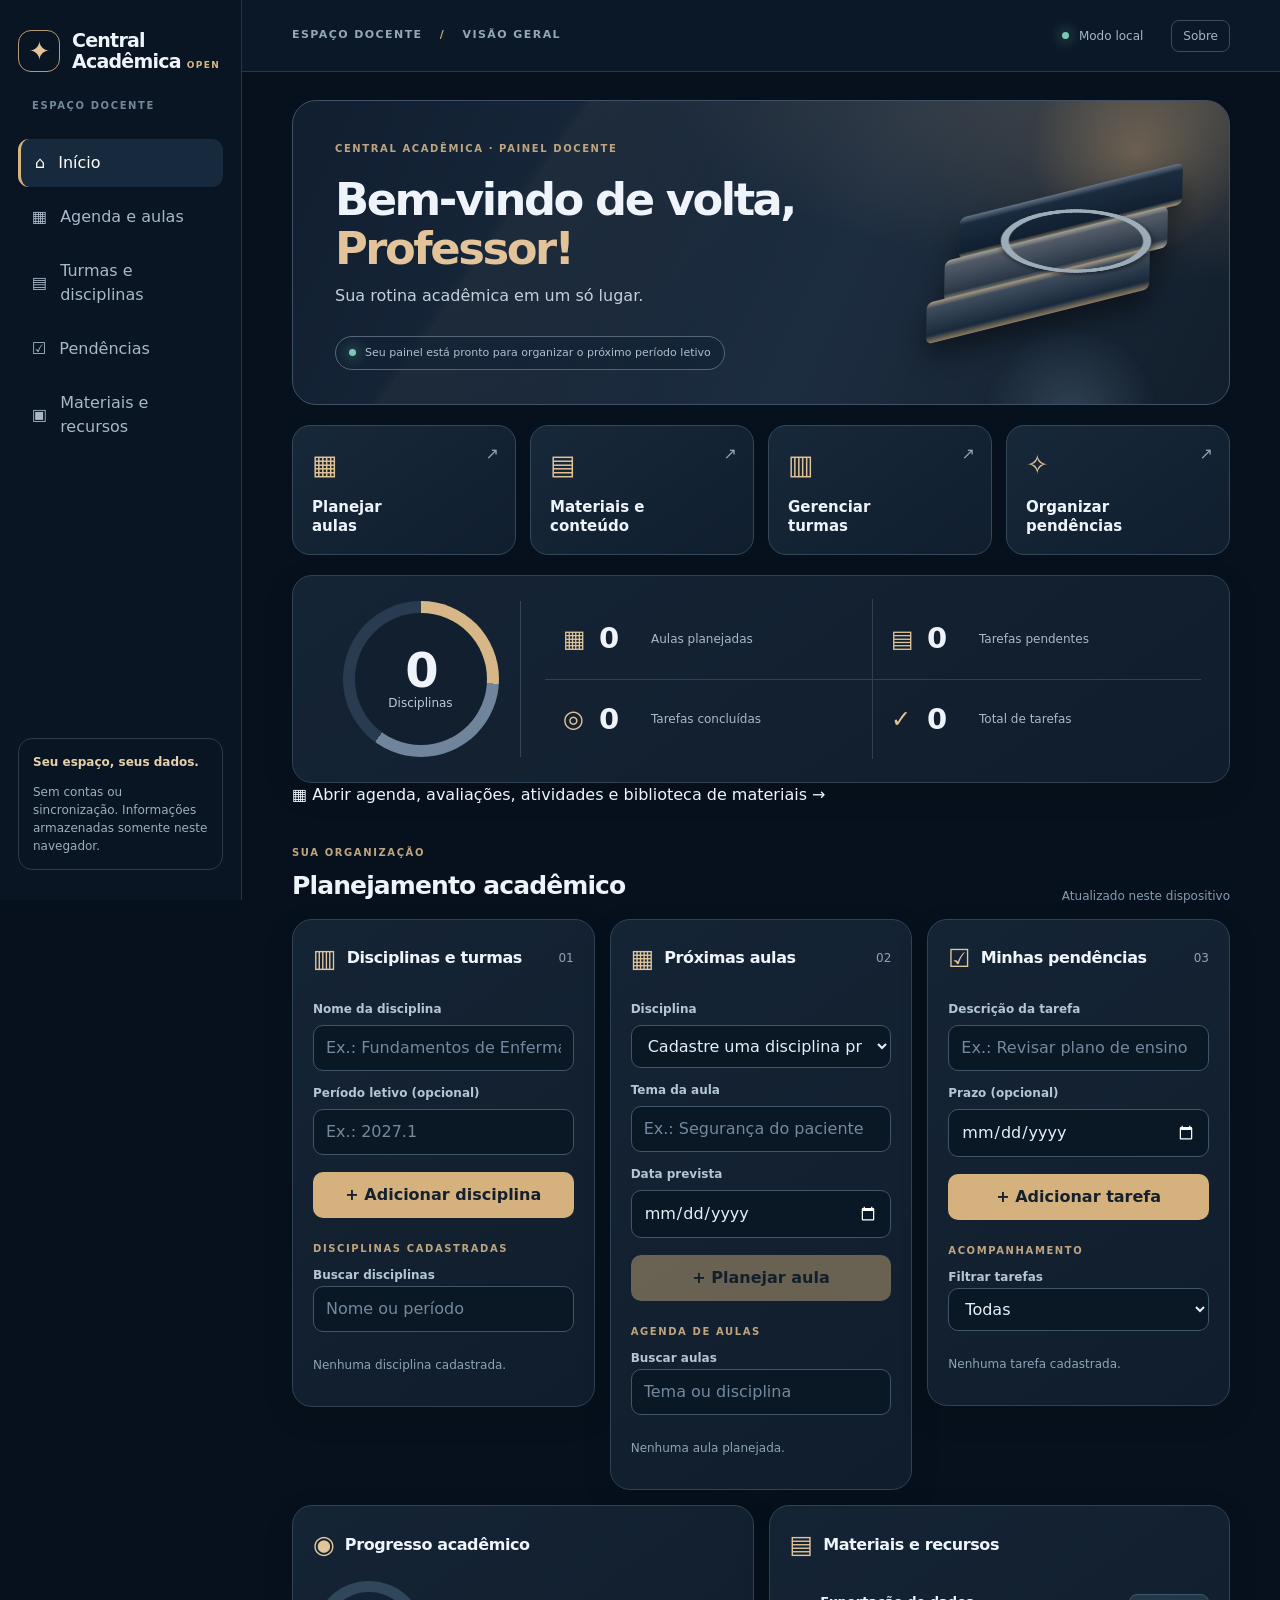
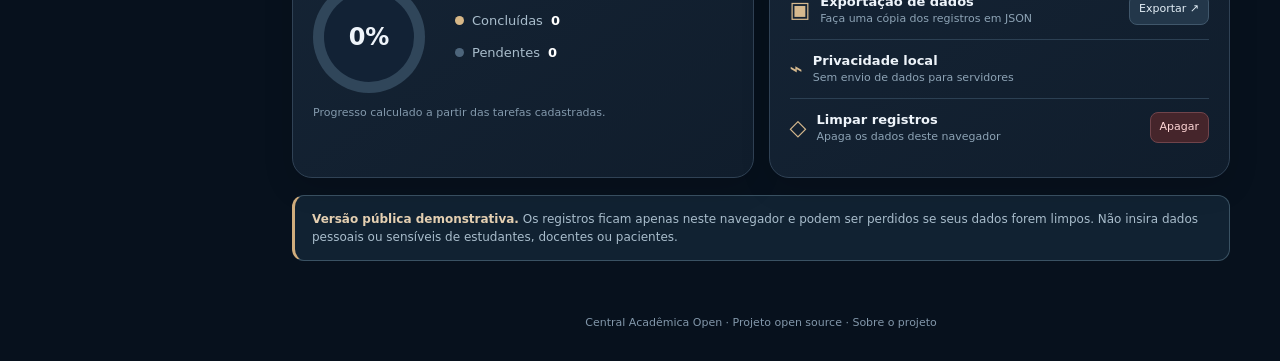
==== commit 11771ec8: "feat: integra navegação do painel aos módulos acadêmicos" ====
--- a/web/app.html
+++ b/web/app.html
@@ -7,16 +7,16 @@
 <aside class="sidebar" aria-label="Navegação principal">
 <a class="brand" href="index.html"><span class="brand-mark">✦</span><span>Central<br>Acadêmica <small>OPEN</small></span></a>
 <div class="side-label">ESPAÇO DOCENTE</div>
-<nav class="side-nav"><a class="active" href="#inicio">⌂ <span>Início</span></a><a href="#aulas">▦ <span>Agenda e aulas</span></a><a href="#disciplinas">▤ <span>Turmas e disciplinas</span></a><a href="#tarefas">☑ <span>Pendências</span></a><a href="#recursos">▣ <span>Materiais e recursos</span></a></nav>
+<nav class="side-nav"><a class="active" href="#inicio">⌂ <span>Início</span></a><a href="modulos.html#agenda">▦ <span>Agenda e aulas</span></a><a href="#disciplinas">▤ <span>Turmas e disciplinas</span></a><a href="#tarefas">☑ <span>Pendências</span></a><a href="modulos.html#materiais">▣ <span>Materiais e recursos</span></a></nav>
 <div class="side-note"><strong>Seu espaço, seus dados.</strong><p>Sem contas ou sincronização. Informações armazenadas somente neste navegador.</p></div>
 </aside>
 <div class="workspace">
 <header class="topbar"><div class="mobile-brand">✦ Central Acadêmica <span>OPEN</span></div><div class="crumb">ESPAÇO DOCENTE <span>/</span> VISÃO GERAL</div><div class="top-actions"><span class="privacy-dot"></span> Modo local <a href="index.html" title="Sobre o projeto">Sobre</a></div></header>
 <main id="conteudo">
 <section id="inicio" class="hero" aria-labelledby="hero-title"><div class="hero-content"><span class="eyebrow">CENTRAL ACADÊMICA · PAINEL DOCENTE</span><h1 id="hero-title">Bem-vindo de volta,<br><em>Professor!</em></h1><p>Sua rotina acadêmica em um só lugar.</p><div class="hero-pill"><span class="pulse"></span> Seu painel está pronto para organizar o próximo período letivo</div></div><div class="hero-art" aria-hidden="true"><div class="orb orb-a"></div><div class="orb orb-b"></div><div class="book book-1"></div><div class="book book-2"></div><div class="book book-3"></div><div class="book-line"></div></div></section>
-<section class="quick" aria-label="Acesso rápido"><a href="#aulas" class="quick-card"><span class="quick-icon">▦</span><strong>Planejar<br>aulas</strong><span class="quick-arrow">↗</span></a><a href="#recursos" class="quick-card"><span class="quick-icon">▤</span><strong>Materiais e<br>conteúdo</strong><span class="quick-arrow">↗</span></a><a href="#disciplinas" class="quick-card"><span class="quick-icon">▥</span><strong>Gerenciar<br>turmas</strong><span class="quick-arrow">↗</span></a><a href="#tarefas" class="quick-card"><span class="quick-icon">✧</span><strong>Organizar<br>pendências</strong><span class="quick-arrow">↗</span></a></section>
+<section class="quick" aria-label="Acesso rápido"><a href="modulos.html#agenda" class="quick-card"><span class="quick-icon">▦</span><strong>Planejar<br>aulas</strong><span class="quick-arrow">↗</span></a><a href="modulos.html#materiais" class="quick-card"><span class="quick-icon">▤</span><strong>Materiais e<br>conteúdo</strong><span class="quick-arrow">↗</span></a><a href="#disciplinas" class="quick-card"><span class="quick-icon">▥</span><strong>Gerenciar<br>turmas</strong><span class="quick-arrow">↗</span></a><a href="modulos.html#atividades" class="quick-card"><span class="quick-icon">✧</span><strong>Organizar<br>pendências</strong><span class="quick-arrow">↗</span></a></section>
 <section class="overview panel" aria-label="Resumo acadêmico"><div class="overview-head"><div class="ring"><div class="ring-inner"><strong id="count-disc">0</strong><span>Disciplinas</span></div></div></div><div class="overview-grid"><div><span class="metric-icon">▦</span><strong id="count-lessons">0</strong><span>Aulas planejadas</span></div><div><span class="metric-icon">▤</span><strong id="count-tasks">0</strong><span>Tarefas pendentes</span></div><div><span class="metric-icon">◎</span><strong id="count-done">0</strong><span>Tarefas concluídas</span></div><div><span class="metric-icon">✓</span><strong id="count-total-tasks">0</strong><span>Total de tarefas</span></div></div></section>
-<div class="section-heading"><div><span class="eyebrow">SUA ORGANIZAÇÃO</span><h2>Planejamento acadêmico</h2></div><span class="section-hint">Atualizado neste dispositivo</span></div>
+<div class="module-link"><a href="modulos.html">▦ Abrir agenda, avaliações, atividades e biblioteca de materiais →</a></div><div class="section-heading"><div><span class="eyebrow">SUA ORGANIZAÇÃO</span><h2>Planejamento acadêmico</h2></div><span class="section-hint">Atualizado neste dispositivo</span></div>
 <div class="columns">
 <section class="panel module" id="disciplinas" aria-labelledby="disciplinas-title"><div class="module-title"><div><span class="module-icon">▥</span><h3 id="disciplinas-title">Disciplinas e turmas</h3></div><span class="module-tag">01</span></div>
 <form id="form-disc"><label for="disc-name">Nome da disciplina</label><input id="disc-name" name="name" required maxlength="100" placeholder="Ex.: Fundamentos de Enfermagem"><label for="disc-term">Período letivo (opcional)</label><input id="disc-term" name="term" maxlength="60" placeholder="Ex.: 2027.1"><button type="submit">+ Adicionar disciplina</button></form><div class="list-head">DISCIPLINAS CADASTRADAS</div><label for="filter-disc">Buscar disciplinas</label><input id="filter-disc" type="search" placeholder="Nome ou período"><ul id="disc-list" class="records" aria-live="polite"></ul></section>
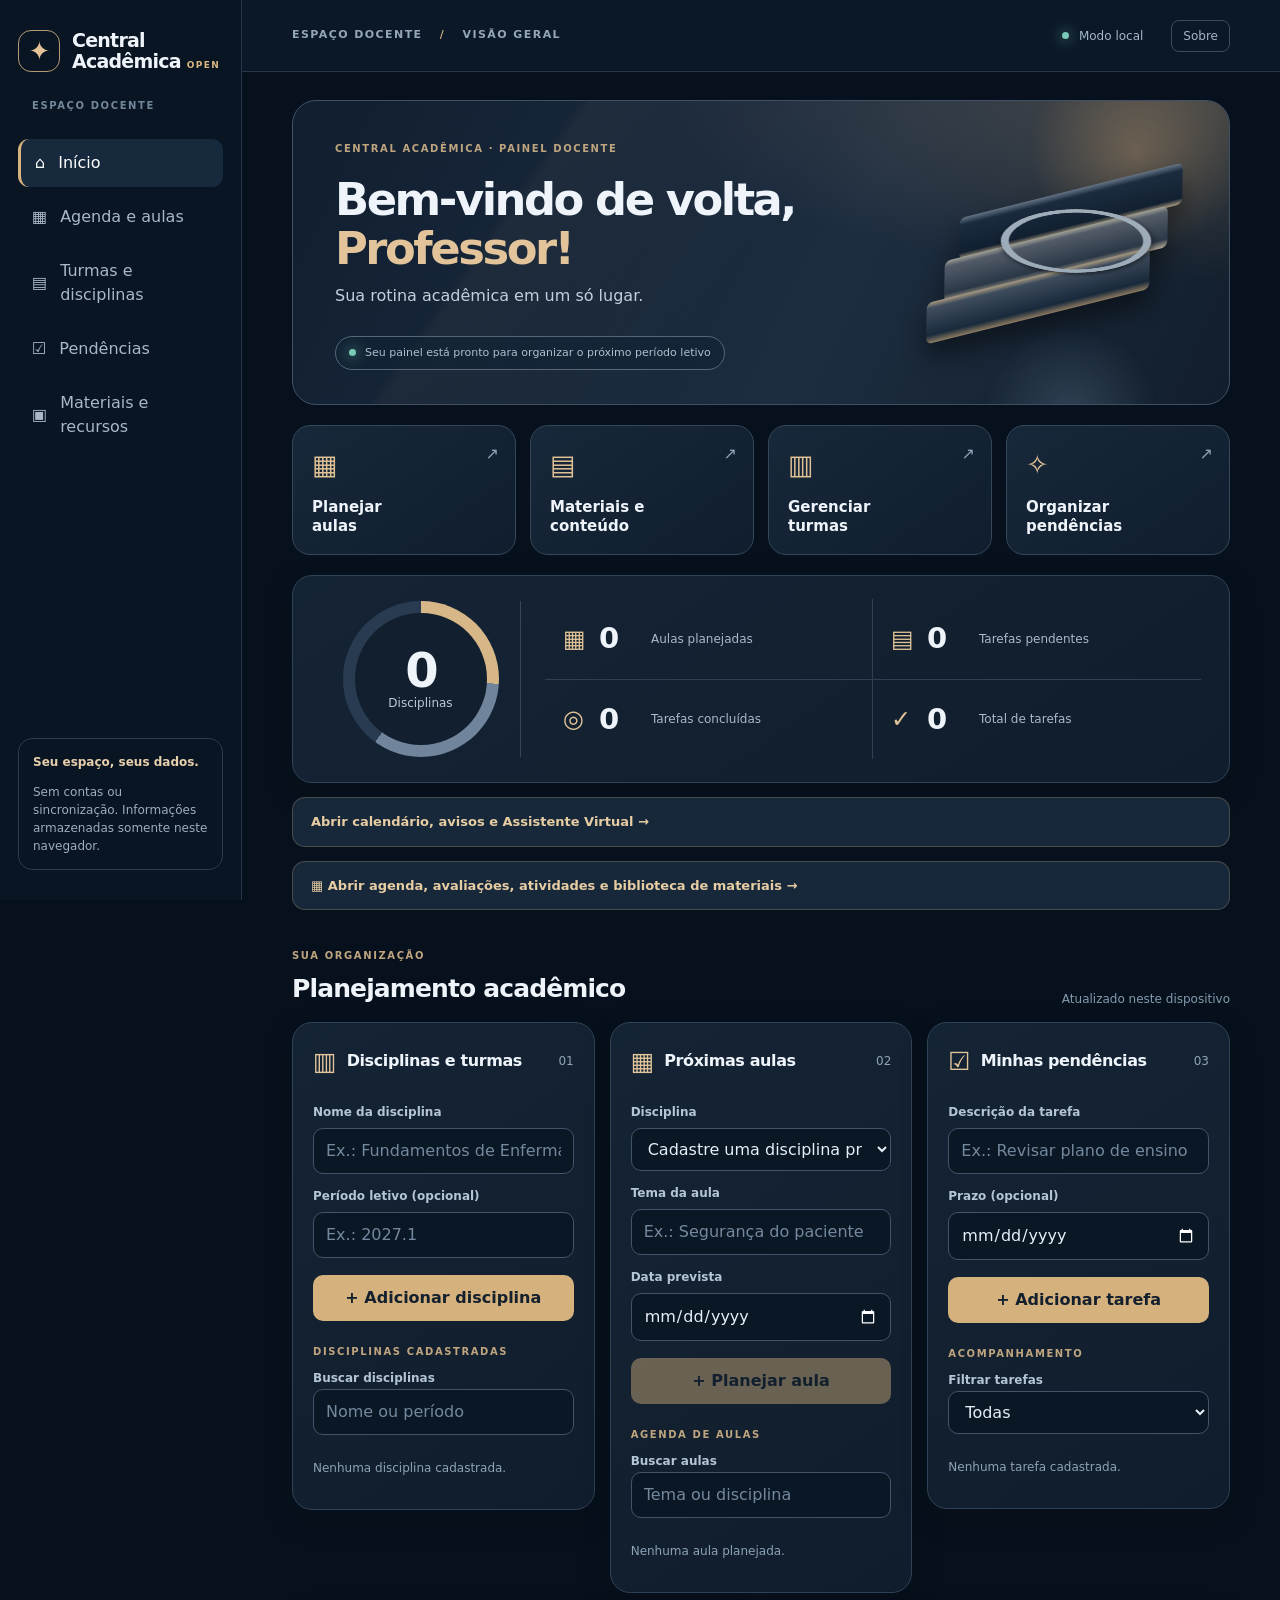
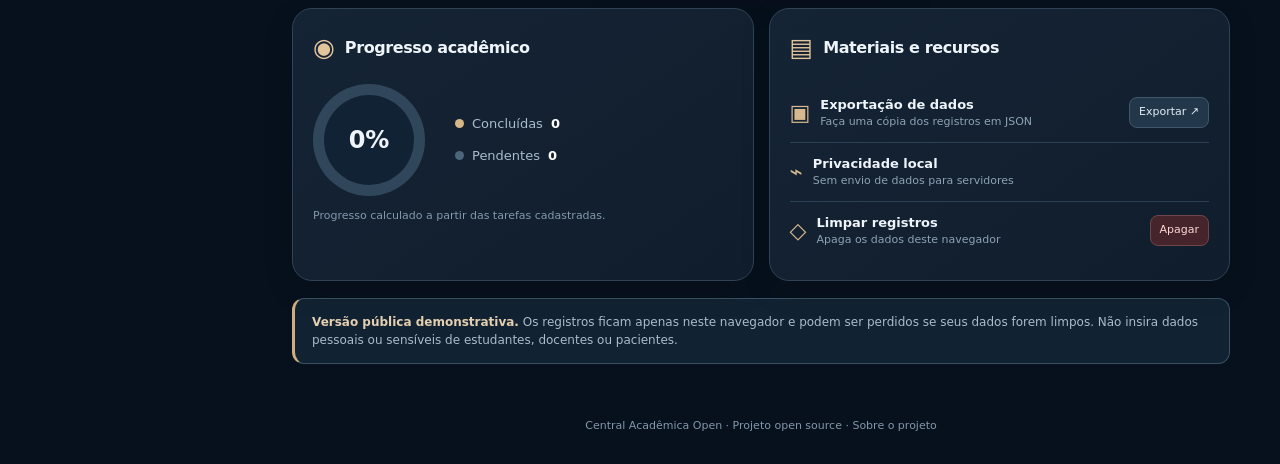
==== commit 11af4b9d: "feat: conecta calendário ao painel e adiciona testes" ====
--- a/web/app.html
+++ b/web/app.html
@@ -14,9 +14,9 @@
 <header class="topbar"><div class="mobile-brand">✦ Central Acadêmica <span>OPEN</span></div><div class="crumb">ESPAÇO DOCENTE <span>/</span> VISÃO GERAL</div><div class="top-actions"><span class="privacy-dot"></span> Modo local <a href="index.html" title="Sobre o projeto">Sobre</a></div></header>
 <main id="conteudo">
 <section id="inicio" class="hero" aria-labelledby="hero-title"><div class="hero-content"><span class="eyebrow">CENTRAL ACADÊMICA · PAINEL DOCENTE</span><h1 id="hero-title">Bem-vindo de volta,<br><em>Professor!</em></h1><p>Sua rotina acadêmica em um só lugar.</p><div class="hero-pill"><span class="pulse"></span> Seu painel está pronto para organizar o próximo período letivo</div></div><div class="hero-art" aria-hidden="true"><div class="orb orb-a"></div><div class="orb orb-b"></div><div class="book book-1"></div><div class="book book-2"></div><div class="book book-3"></div><div class="book-line"></div></div></section>
-<section class="quick" aria-label="Acesso rápido"><a href="modulos.html#agenda" class="quick-card"><span class="quick-icon">▦</span><strong>Planejar<br>aulas</strong><span class="quick-arrow">↗</span></a><a href="modulos.html#materiais" class="quick-card"><span class="quick-icon">▤</span><strong>Materiais e<br>conteúdo</strong><span class="quick-arrow">↗</span></a><a href="#disciplinas" class="quick-card"><span class="quick-icon">▥</span><strong>Gerenciar<br>turmas</strong><span class="quick-arrow">↗</span></a><a href="modulos.html#atividades" class="quick-card"><span class="quick-icon">✧</span><strong>Organizar<br>pendências</strong><span class="quick-arrow">↗</span></a></section>
+<section class="quick" aria-label="Acesso rápido"><a href="calendario.html" class="quick-card"><span class="quick-icon">▦</span><strong>Planejar<br>aulas</strong><span class="quick-arrow">↗</span></a><a href="modulos.html#materiais" class="quick-card"><span class="quick-icon">▤</span><strong>Materiais e<br>conteúdo</strong><span class="quick-arrow">↗</span></a><a href="#disciplinas" class="quick-card"><span class="quick-icon">▥</span><strong>Gerenciar<br>turmas</strong><span class="quick-arrow">↗</span></a><a href="calendario.html#avisos" class="quick-card"><span class="quick-icon">✧</span><strong>Organizar<br>pendências</strong><span class="quick-arrow">↗</span></a></section>
 <section class="overview panel" aria-label="Resumo acadêmico"><div class="overview-head"><div class="ring"><div class="ring-inner"><strong id="count-disc">0</strong><span>Disciplinas</span></div></div></div><div class="overview-grid"><div><span class="metric-icon">▦</span><strong id="count-lessons">0</strong><span>Aulas planejadas</span></div><div><span class="metric-icon">▤</span><strong id="count-tasks">0</strong><span>Tarefas pendentes</span></div><div><span class="metric-icon">◎</span><strong id="count-done">0</strong><span>Tarefas concluídas</span></div><div><span class="metric-icon">✓</span><strong id="count-total-tasks">0</strong><span>Total de tarefas</span></div></div></section>
-<div class="module-link"><a href="modulos.html">▦ Abrir agenda, avaliações, atividades e biblioteca de materiais →</a></div><div class="section-heading"><div><span class="eyebrow">SUA ORGANIZAÇÃO</span><h2>Planejamento acadêmico</h2></div><span class="section-hint">Atualizado neste dispositivo</span></div>
+<div class="module-link"><a href="calendario.html">Abrir calendário, avisos e Assistente Virtual →</a></div><div class="module-link"><a href="modulos.html">▦ Abrir agenda, avaliações, atividades e biblioteca de materiais →</a></div><div class="section-heading"><div><span class="eyebrow">SUA ORGANIZAÇÃO</span><h2>Planejamento acadêmico</h2></div><span class="section-hint">Atualizado neste dispositivo</span></div>
 <div class="columns">
 <section class="panel module" id="disciplinas" aria-labelledby="disciplinas-title"><div class="module-title"><div><span class="module-icon">▥</span><h3 id="disciplinas-title">Disciplinas e turmas</h3></div><span class="module-tag">01</span></div>
 <form id="form-disc"><label for="disc-name">Nome da disciplina</label><input id="disc-name" name="name" required maxlength="100" placeholder="Ex.: Fundamentos de Enfermagem"><label for="disc-term">Período letivo (opcional)</label><input id="disc-term" name="term" maxlength="60" placeholder="Ex.: 2027.1"><button type="submit">+ Adicionar disciplina</button></form><div class="list-head">DISCIPLINAS CADASTRADAS</div><label for="filter-disc">Buscar disciplinas</label><input id="filter-disc" type="search" placeholder="Nome ou período"><ul id="disc-list" class="records" aria-live="polite"></ul></section>
@@ -30,5 +30,5 @@
 <section class="notice" aria-label="Privacidade"><strong>Versão pública demonstrativa.</strong> Os registros ficam apenas neste navegador e podem ser perdidos se seus dados forem limpos. Não insira dados pessoais ou sensíveis de estudantes, docentes ou pacientes.</section>
 <p id="feedback" class="sr-only" role="status" aria-live="polite"></p>
 </main><footer>Central Acadêmica Open · Projeto open source · <a href="index.html">Sobre o projeto</a></footer>
-<nav class="bottom-nav" aria-label="Navegação móvel"><a href="#inicio"><span>⌂</span>Início</a><a href="#aulas"><span>▦</span>Aulas</a><a href="#disciplinas"><span>▥</span>Turmas</a><a href="#tarefas"><span>☑</span>Tarefas</a><a href="#recursos"><span>▣</span>Mais</a></nav>
+<nav class="bottom-nav" aria-label="Navegação móvel"><a href="#inicio"><span>⌂</span>Início</a><a href="calendario.html"><span>▦</span>Calendário</a><a href="#aulas"><span>▦</span>Aulas</a><a href="#disciplinas"><span>▥</span>Turmas</a><a href="#tarefas"><span>☑</span>Tarefas</a><a href="#recursos"><span>▣</span>Mais</a></nav>
 </div></div></body></html>
--- a/web/assets/css/app.css
+++ b/web/assets/css/app.css
@@ -1 +1,2 @@
-:root{font-family:Inter,ui-sans-serif,system-ui,-apple-system,"Segoe UI",sans-serif;color:#eef4fa;background:#07111d;line-height:1.5;color-scheme:dark;scroll-behavior:smooth}*{box-sizing:border-box}body{margin:0}a{color:inherit;text-decoration:none}button,input,select{font:inherit}button,a,input,select{touch-action:manipulation}button{cursor:pointer}.skip{position:absolute;top:-100px;left:1rem;background:white;color:#111;padding:.6rem;z-index:30}.skip:focus{top:1rem}.shell{min-height:100vh;display:grid;grid-template-columns:242px minmax(0,1fr)}.sidebar{background:#091522;border-right:1px solid #263448;padding:30px 18px;position:sticky;top:0;height:100vh;display:flex;flex-direction:column;gap:26px}.brand{display:flex;align-items:center;gap:12px;font-size:19px;font-weight:800;line-height:1.1;letter-spacing:-.04em}.brand-mark{display:grid;place-items:center;width:42px;height:42px;border:1px solid #b69a73;border-radius:13px;color:#e3c397;font-size:26px}.brand small{color:#d9b783;font-size:9px;letter-spacing:.15em}.side-label,.eyebrow,.list-head{font-size:10px;letter-spacing:.16em;font-weight:800;color:#bfa57f}.side-label{padding:0 14px;color:#73879b}.side-nav{display:grid;gap:6px}.side-nav a{padding:12px 14px;border-radius:11px;color:#a8b8c9;display:flex;gap:13px;align-items:center}.side-nav a:first-letter{font-size:19px}.side-nav a.active,.side-nav a:hover{background:#172a3d;color:#fff}.side-nav a.active{border-left:3px solid #d7b37d}.side-note{margin-top:auto;border:1px solid #2c3c4d;border-radius:14px;padding:14px;color:#9caebf;font-size:12px}.side-note strong{color:#e7d0ad}.side-note p{margin-bottom:0}.workspace{min-width:0}.topbar{height:72px;display:flex;align-items:center;justify-content:space-between;padding:0 clamp(18px,4vw,50px);border-bottom:1px solid #273648;background:#0b1827}.crumb{font-size:11px;font-weight:800;letter-spacing:.13em;color:#93a7b8}.crumb span{margin:0 12px;color:#c9ab80}.top-actions{display:flex;align-items:center;gap:10px;color:#a4b6c8;font-size:12px}.top-actions a{margin-left:18px;border:1px solid #3a4b5c;padding:6px 11px;border-radius:8px}.privacy-dot,.pulse{width:7px;height:7px;border-radius:50%;background:#79c9b6;display:inline-block;box-shadow:0 0 14px #79c9b6}.mobile-brand{display:none}main{max-width:1320px;margin:auto;padding:28px clamp(18px,4vw,50px) 40px}.hero{position:relative;overflow:hidden;min-height:280px;border:1px solid #405166;border-radius:24px;background:linear-gradient(115deg,#111f31 4%,#1d2d40 58%,#121e2b);display:flex;align-items:center;padding:34px 42px;isolation:isolate}.hero:before{content:"";position:absolute;inset:0;background:linear-gradient(125deg,transparent 25%,#e2c1940a 26%,transparent 49%),radial-gradient(ellipse at 100% 0,#c7a57b44,transparent 42%);z-index:-1}.hero-content{position:relative;z-index:2}.hero h1{font-size:clamp(29px,3.5vw,51px);line-height:1.1;letter-spacing:-.055em;margin:16px 0 10px}.hero h1 em{font-style:normal;color:#e3c49a}.hero p{color:#c3d0dc;font-size:16px;margin:0}.hero-pill{display:inline-flex;align-items:center;gap:9px;margin-top:28px;border:1px solid #566679;background:#122235a8;padding:8px 13px;border-radius:30px;color:#aebfce;font-size:11px}.hero-art{position:absolute;right:3%;top:0;width:40%;height:100%;opacity:.85}.orb{position:absolute;border-radius:50%;filter:blur(2px)}.orb-a{width:220px;height:220px;background:radial-gradient(circle,#bd986b77,transparent 70%);right:-45px;top:-60px}.orb-b{width:180px;height:180px;background:radial-gradient(circle,#7290aa55,transparent 70%);right:40px;bottom:-100px}.book{position:absolute;width:230px;height:40px;right:15px;transform:rotate(-14deg) skewX(-15deg);border-radius:6px;background:linear-gradient(180deg,#718194,#192b40 18%,#102031 85%,#c6b18d 100%);box-shadow:0 14px 25px #0008}.book-1{top:90px}.book-2{top:133px;right:30px;background:linear-gradient(180deg,#b9b7a9,#5c6470 15%,#303d4d 80%,#d0c2a6)}.book-3{top:175px;right:48px;background:linear-gradient(180deg,#c4b08d,#465465 15%,#1a2b3d 80%,#a48c6a)}.book-line{position:absolute;right:50px;top:65px;width:150px;height:150px;border:8px solid #b5c5d0;border-radius:50%;transform:rotateX(65deg) rotate(-18deg);box-shadow:0 4px 9px #0009}.quick{display:grid;grid-template-columns:repeat(4,minmax(0,1fr));gap:14px;margin:20px 0}.quick-card{position:relative;background:linear-gradient(145deg,#17283a,#101e2e);border:1px solid #35485a;border-radius:18px;min-height:130px;padding:19px;display:flex;flex-direction:column;justify-content:space-between;transition:transform .2s,border-color .2s}.quick-card:hover{transform:translateY(-3px);border-color:#c2a27a}.quick-icon{font-size:27px;color:#e1c295}.quick-card strong{font-size:15px;line-height:1.22}.quick-arrow{position:absolute;right:16px;top:16px;color:#8da3b8}.panel{border:1px solid #304255;background:linear-gradient(145deg,#152435,#101d2c);border-radius:20px;box-shadow:0 10px 30px #0002}.overview{padding:23px 28px;display:grid;grid-template-columns:200px 1fr;gap:24px;align-items:center}.overview-head{display:flex;justify-content:center;border-right:1px solid #354658}.ring{width:156px;height:156px;border-radius:50%;padding:12px;background:conic-gradient(#d7b787 0 26%,#70849b 26% 60%,#283b51 60% 100%)}.ring-inner{height:100%;border-radius:50%;background:#111f2e;display:flex;flex-direction:column;justify-content:center;align-items:center}.ring strong{font-size:48px;line-height:1;letter-spacing:-.06em}.ring span{font-size:12px;color:#bdcbd8}.overview-grid{display:grid;grid-template-columns:1fr 1fr}.overview-grid>div{display:grid;grid-template-columns:28px 44px 1fr;align-items:center;gap:8px;padding:18px;border-bottom:1px solid #2e4053}.overview-grid>div:nth-last-child(-n+2){border-bottom:0}.overview-grid>div:nth-child(odd){border-right:1px solid #2e4053}.overview-grid strong{font-size:29px}.overview-grid span:last-child{color:#a8bacb;font-size:12px}.metric-icon{color:#dfc296;font-size:24px}.section-heading{display:flex;justify-content:space-between;align-items:end;margin:32px 0 14px}.section-heading h2{margin:4px 0 0;font-size:25px;letter-spacing:-.035em}.section-hint{color:#849bae;font-size:12px}.columns{display:grid;grid-template-columns:repeat(3,minmax(0,1fr));gap:15px;align-items:start}.module,.info-panel{padding:20px;min-width:0}.module-title{display:flex;align-items:center;justify-content:space-between;gap:8px;margin-bottom:17px}.module-title>div{display:flex;align-items:center;gap:10px}.module-title h3{font-size:16px;margin:0;letter-spacing:-.025em}.module-icon{color:#e2c59b;font-size:25px}.module-tag{color:#8fa3b6;font-size:12px}.module form{display:grid;gap:7px}.module label{font-size:12px;font-weight:650;color:#b4c6d5;margin-top:6px}.module input,.module select{width:100%;min-width:0;border:1px solid #415569;border-radius:10px;background:#0a1725;color:#e7eff7;padding:10px 12px;min-height:43px}.module input::placeholder{color:#74899e}.module form>button{background:#d4b17d;color:#14202d;border:0;border-radius:10px;padding:11px;margin-top:10px;font-weight:800}.list-head{margin:23px 0 6px;font-size:10px;color:#bfa57f}.records{padding:0;margin:12px 0 0;list-style:none;display:grid;gap:9px}.record{background:#0b1928;border:1px solid #304458;border-radius:12px;padding:12px;overflow-wrap:anywhere}.record-title{font-size:13px;font-weight:750}.record small{display:block;font-size:11px;color:#95abbd;margin-top:4px}.record-actions{display:flex;gap:6px;flex-wrap:wrap;margin-top:10px}.record-actions button,.small-btn{font-size:11px;background:#23374a;border:1px solid #40576b;color:#e3eef6;padding:6px 9px;border-radius:8px;margin:0}.record-actions button.danger,.small-btn.danger{background:#45252b;color:#ffd6d6;border-color:#70444b}.record.done .record-title{text-decoration:line-through;color:#8799a8}.empty{color:#8da3b7;font-size:12px;padding:12px 0}.secondary-grid{display:grid;grid-template-columns:1fr 1fr;gap:15px;margin-top:15px}.progress-content{display:flex;align-items:center;gap:30px}.progress-ring{width:112px;height:112px;border-radius:50%;background:conic-gradient(#d7b787 var(--progress,0%),#30465a 0);padding:11px;display:grid;place-items:center;flex-shrink:0}.progress-ring strong{display:grid;place-items:center;background:#122235;border-radius:50%;width:100%;height:100%;font-size:24px}.progress-legend{display:grid;gap:12px;font-size:13px;color:#a9bdcc}.progress-legend span{display:flex;align-items:center;gap:8px}.progress-legend strong{color:#fff}.dot{display:inline-block;width:9px;height:9px;border-radius:50%}.dot.complete{background:#d7b787}.dot.pending{background:#4d657b}.micro{font-size:11px;color:#8399ac;margin:12px 0 0}.resource-row{display:flex;gap:10px;align-items:center;padding:11px 0;border-bottom:1px solid #2c4053}.resource-row:last-child{border-bottom:0}.resource-row>span{font-size:22px;color:#d6b98e}.resource-row>div{flex:1;min-width:0}.resource-row strong,.resource-row small{display:block}.resource-row strong{font-size:13px}.resource-row small{font-size:11px;color:#8da3b5}.notice{margin-top:17px;padding:14px 17px;border:1px solid #3a5263;border-left:3px solid #d0ad7d;background:#112232;border-radius:12px;font-size:12px;color:#a9bdcc}.notice strong{color:#e4cfb1}footer{color:#8297aa;text-align:center;padding:14px 16px 30px;font-size:11px}.bottom-nav{display:none}.sr-only{position:absolute;width:1px;height:1px;padding:0;margin:-1px;overflow:hidden;clip:rect(0,0,0,0);white-space:nowrap;border:0}button:focus-visible,a:focus-visible,input:focus-visible,select:focus-visible{outline:3px solid #e2bd86;outline-offset:3px}button:hover{filter:brightness(1.1)}button:disabled{opacity:.45;cursor:not-allowed}@media(max-width:1150px){.shell{grid-template-columns:200px minmax(0,1fr)}.columns{grid-template-columns:1fr 1fr}.columns>.module:last-child{grid-column:1/-1}}@media(max-width:760px){.shell{display:block}.sidebar{display:none}.topbar{height:62px;padding:0 17px}.crumb{display:none}.mobile-brand{display:block;font-size:15px;font-weight:800}.mobile-brand span{color:#d4b17d;font-size:10px}.top-actions{font-size:11px}.top-actions a{margin-left:3px}main{padding:14px 14px 85px}.hero{min-height:240px;padding:26px 22px}.hero h1{font-size:34px}.hero p{font-size:13px}.hero-art{right:-90px;width:75%;opacity:.3}.hero-pill{font-size:10px;max-width:240px}.quick{gap:9px;margin:12px 0}.quick-card{min-height:108px;padding:12px;border-radius:14px}.quick-icon{font-size:22px}.quick-card strong{font-size:11px}.quick-arrow{right:9px;top:8px}.overview{grid-template-columns:1fr;padding:16px;gap:12px}.overview-head{border-right:0;border-bottom:1px solid #304456;padding-bottom:15px}.ring{width:120px;height:120px}.ring strong{font-size:37px}.overview-grid>div{padding:11px 6px;grid-template-columns:22px 29px 1fr;gap:5px}.overview-grid strong{font-size:23px}.overview-grid span:last-child{font-size:10px}.metric-icon{font-size:18px}.columns{grid-template-columns:1fr}.columns>.module:last-child{grid-column:auto}.secondary-grid{grid-template-columns:1fr}.section-heading h2{font-size:22px}.section-hint{display:none}.bottom-nav{position:fixed;bottom:0;left:0;right:0;display:flex;justify-content:space-around;background:#0d1a29f5;backdrop-filter:blur(18px);border-top:1px solid #39495c;padding:8px 5px max(10px,env(safe-area-inset-bottom));z-index:20}.bottom-nav a{display:grid;justify-items:center;gap:2px;font-size:10px;color:#aabccb;min-width:52px}.bottom-nav a span{font-size:23px;color:#e0c294}footer{padding-bottom:18px}}@media(max-width:370px){.quick-card{padding:9px}.quick-card strong{font-size:10px}.hero h1{font-size:30px}}+:root{font-family:Inter,ui-sans-serif,system-ui,-apple-system,"Segoe UI",sans-serif;color:#eef4fa;background:#07111d;line-height:1.5;color-scheme:dark;scroll-behavior:smooth}*{box-sizing:border-box}body{margin:0}a{color:inherit;text-decoration:none}button,input,select{font:inherit}button,a,input,select{touch-action:manipulation}button{cursor:pointer}.skip{position:absolute;top:-100px;left:1rem;background:white;color:#111;padding:.6rem;z-index:30}.skip:focus{top:1rem}.shell{min-height:100vh;display:grid;grid-template-columns:242px minmax(0,1fr)}.sidebar{background:#091522;border-right:1px solid #263448;padding:30px 18px;position:sticky;top:0;height:100vh;display:flex;flex-direction:column;gap:26px}.brand{display:flex;align-items:center;gap:12px;font-size:19px;font-weight:800;line-height:1.1;letter-spacing:-.04em}.brand-mark{display:grid;place-items:center;width:42px;height:42px;border:1px solid #b69a73;border-radius:13px;color:#e3c397;font-size:26px}.brand small{color:#d9b783;font-size:9px;letter-spacing:.15em}.side-label,.eyebrow,.list-head{font-size:10px;letter-spacing:.16em;font-weight:800;color:#bfa57f}.side-label{padding:0 14px;color:#73879b}.side-nav{display:grid;gap:6px}.side-nav a{padding:12px 14px;border-radius:11px;color:#a8b8c9;display:flex;gap:13px;align-items:center}.side-nav a:first-letter{font-size:19px}.side-nav a.active,.side-nav a:hover{background:#172a3d;color:#fff}.side-nav a.active{border-left:3px solid #d7b37d}.side-note{margin-top:auto;border:1px solid #2c3c4d;border-radius:14px;padding:14px;color:#9caebf;font-size:12px}.side-note strong{color:#e7d0ad}.side-note p{margin-bottom:0}.workspace{min-width:0}.topbar{height:72px;display:flex;align-items:center;justify-content:space-between;padding:0 clamp(18px,4vw,50px);border-bottom:1px solid #273648;background:#0b1827}.crumb{font-size:11px;font-weight:800;letter-spacing:.13em;color:#93a7b8}.crumb span{margin:0 12px;color:#c9ab80}.top-actions{display:flex;align-items:center;gap:10px;color:#a4b6c8;font-size:12px}.top-actions a{margin-left:18px;border:1px solid #3a4b5c;padding:6px 11px;border-radius:8px}.privacy-dot,.pulse{width:7px;height:7px;border-radius:50%;background:#79c9b6;display:inline-block;box-shadow:0 0 14px #79c9b6}.mobile-brand{display:none}main{max-width:1320px;margin:auto;padding:28px clamp(18px,4vw,50px) 40px}.hero{position:relative;overflow:hidden;min-height:280px;border:1px solid #405166;border-radius:24px;background:linear-gradient(115deg,#111f31 4%,#1d2d40 58%,#121e2b);display:flex;align-items:center;padding:34px 42px;isolation:isolate}.hero:before{content:"";position:absolute;inset:0;background:linear-gradient(125deg,transparent 25%,#e2c1940a 26%,transparent 49%),radial-gradient(ellipse at 100% 0,#c7a57b44,transparent 42%);z-index:-1}.hero-content{position:relative;z-index:2}.hero h1{font-size:clamp(29px,3.5vw,51px);line-height:1.1;letter-spacing:-.055em;margin:16px 0 10px}.hero h1 em{font-style:normal;color:#e3c49a}.hero p{color:#c3d0dc;font-size:16px;margin:0}.hero-pill{display:inline-flex;align-items:center;gap:9px;margin-top:28px;border:1px solid #566679;background:#122235a8;padding:8px 13px;border-radius:30px;color:#aebfce;font-size:11px}.hero-art{position:absolute;right:3%;top:0;width:40%;height:100%;opacity:.85}.orb{position:absolute;border-radius:50%;filter:blur(2px)}.orb-a{width:220px;height:220px;background:radial-gradient(circle,#bd986b77,transparent 70%);right:-45px;top:-60px}.orb-b{width:180px;height:180px;background:radial-gradient(circle,#7290aa55,transparent 70%);right:40px;bottom:-100px}.book{position:absolute;width:230px;height:40px;right:15px;transform:rotate(-14deg) skewX(-15deg);border-radius:6px;background:linear-gradient(180deg,#718194,#192b40 18%,#102031 85%,#c6b18d 100%);box-shadow:0 14px 25px #0008}.book-1{top:90px}.book-2{top:133px;right:30px;background:linear-gradient(180deg,#b9b7a9,#5c6470 15%,#303d4d 80%,#d0c2a6)}.book-3{top:175px;right:48px;background:linear-gradient(180deg,#c4b08d,#465465 15%,#1a2b3d 80%,#a48c6a)}.book-line{position:absolute;right:50px;top:65px;width:150px;height:150px;border:8px solid #b5c5d0;border-radius:50%;transform:rotateX(65deg) rotate(-18deg);box-shadow:0 4px 9px #0009}.quick{display:grid;grid-template-columns:repeat(4,minmax(0,1fr));gap:14px;margin:20px 0}.quick-card{position:relative;background:linear-gradient(145deg,#17283a,#101e2e);border:1px solid #35485a;border-radius:18px;min-height:130px;padding:19px;display:flex;flex-direction:column;justify-content:space-between;transition:transform .2s,border-color .2s}.quick-card:hover{transform:translateY(-3px);border-color:#c2a27a}.quick-icon{font-size:27px;color:#e1c295}.quick-card strong{font-size:15px;line-height:1.22}.quick-arrow{position:absolute;right:16px;top:16px;color:#8da3b8}.panel{border:1px solid #304255;background:linear-gradient(145deg,#152435,#101d2c);border-radius:20px;box-shadow:0 10px 30px #0002}.overview{padding:23px 28px;display:grid;grid-template-columns:200px 1fr;gap:24px;align-items:center}.overview-head{display:flex;justify-content:center;border-right:1px solid #354658}.ring{width:156px;height:156px;border-radius:50%;padding:12px;background:conic-gradient(#d7b787 0 26%,#70849b 26% 60%,#283b51 60% 100%)}.ring-inner{height:100%;border-radius:50%;background:#111f2e;display:flex;flex-direction:column;justify-content:center;align-items:center}.ring strong{font-size:48px;line-height:1;letter-spacing:-.06em}.ring span{font-size:12px;color:#bdcbd8}.overview-grid{display:grid;grid-template-columns:1fr 1fr}.overview-grid>div{display:grid;grid-template-columns:28px 44px 1fr;align-items:center;gap:8px;padding:18px;border-bottom:1px solid #2e4053}.overview-grid>div:nth-last-child(-n+2){border-bottom:0}.overview-grid>div:nth-child(odd){border-right:1px solid #2e4053}.overview-grid strong{font-size:29px}.overview-grid span:last-child{color:#a8bacb;font-size:12px}.metric-icon{color:#dfc296;font-size:24px}.section-heading{display:flex;justify-content:space-between;align-items:end;margin:32px 0 14px}.section-heading h2{margin:4px 0 0;font-size:25px;letter-spacing:-.035em}.section-hint{color:#849bae;font-size:12px}.columns{display:grid;grid-template-columns:repeat(3,minmax(0,1fr));gap:15px;align-items:start}.module,.info-panel{padding:20px;min-width:0}.module-title{display:flex;align-items:center;justify-content:space-between;gap:8px;margin-bottom:17px}.module-title>div{display:flex;align-items:center;gap:10px}.module-title h3{font-size:16px;margin:0;letter-spacing:-.025em}.module-icon{color:#e2c59b;font-size:25px}.module-tag{color:#8fa3b6;font-size:12px}.module form{display:grid;gap:7px}.module label{font-size:12px;font-weight:650;color:#b4c6d5;margin-top:6px}.module input,.module select{width:100%;min-width:0;border:1px solid #415569;border-radius:10px;background:#0a1725;color:#e7eff7;padding:10px 12px;min-height:43px}.module input::placeholder{color:#74899e}.module form>button{background:#d4b17d;color:#14202d;border:0;border-radius:10px;padding:11px;margin-top:10px;font-weight:800}.list-head{margin:23px 0 6px;font-size:10px;color:#bfa57f}.records{padding:0;margin:12px 0 0;list-style:none;display:grid;gap:9px}.record{background:#0b1928;border:1px solid #304458;border-radius:12px;padding:12px;overflow-wrap:anywhere}.record-title{font-size:13px;font-weight:750}.record small{display:block;font-size:11px;color:#95abbd;margin-top:4px}.record-actions{display:flex;gap:6px;flex-wrap:wrap;margin-top:10px}.record-actions button,.small-btn{font-size:11px;background:#23374a;border:1px solid #40576b;color:#e3eef6;padding:6px 9px;border-radius:8px;margin:0}.record-actions button.danger,.small-btn.danger{background:#45252b;color:#ffd6d6;border-color:#70444b}.record.done .record-title{text-decoration:line-through;color:#8799a8}.empty{color:#8da3b7;font-size:12px;padding:12px 0}.secondary-grid{display:grid;grid-template-columns:1fr 1fr;gap:15px;margin-top:15px}.progress-content{display:flex;align-items:center;gap:30px}.progress-ring{width:112px;height:112px;border-radius:50%;background:conic-gradient(#d7b787 var(--progress,0%),#30465a 0);padding:11px;display:grid;place-items:center;flex-shrink:0}.progress-ring strong{display:grid;place-items:center;background:#122235;border-radius:50%;width:100%;height:100%;font-size:24px}.progress-legend{display:grid;gap:12px;font-size:13px;color:#a9bdcc}.progress-legend span{display:flex;align-items:center;gap:8px}.progress-legend strong{color:#fff}.dot{display:inline-block;width:9px;height:9px;border-radius:50%}.dot.complete{background:#d7b787}.dot.pending{background:#4d657b}.micro{font-size:11px;color:#8399ac;margin:12px 0 0}.resource-row{display:flex;gap:10px;align-items:center;padding:11px 0;border-bottom:1px solid #2c4053}.resource-row:last-child{border-bottom:0}.resource-row>span{font-size:22px;color:#d6b98e}.resource-row>div{flex:1;min-width:0}.resource-row strong,.resource-row small{display:block}.resource-row strong{font-size:13px}.resource-row small{font-size:11px;color:#8da3b5}.notice{margin-top:17px;padding:14px 17px;border:1px solid #3a5263;border-left:3px solid #d0ad7d;background:#112232;border-radius:12px;font-size:12px;color:#a9bdcc}.notice strong{color:#e4cfb1}footer{color:#8297aa;text-align:center;padding:14px 16px 30px;font-size:11px}.bottom-nav{display:none}.sr-only{position:absolute;width:1px;height:1px;padding:0;margin:-1px;overflow:hidden;clip:rect(0,0,0,0);white-space:nowrap;border:0}button:focus-visible,a:focus-visible,input:focus-visible,select:focus-visible{outline:3px solid #e2bd86;outline-offset:3px}button:hover{filter:brightness(1.1)}button:disabled{opacity:.45;cursor:not-allowed}@media(max-width:1150px){.shell{grid-template-columns:200px minmax(0,1fr)}.columns{grid-template-columns:1fr 1fr}.columns>.module:last-child{grid-column:1/-1}}@media(max-width:760px){.shell{display:block}.sidebar{display:none}.topbar{height:62px;padding:0 17px}.crumb{display:none}.mobile-brand{display:block;font-size:15px;font-weight:800}.mobile-brand span{color:#d4b17d;font-size:10px}.top-actions{font-size:11px}.top-actions a{margin-left:3px}main{padding:14px 14px 85px}.hero{min-height:240px;padding:26px 22px}.hero h1{font-size:34px}.hero p{font-size:13px}.hero-art{right:-90px;width:75%;opacity:.3}.hero-pill{font-size:10px;max-width:240px}.quick{gap:9px;margin:12px 0}.quick-card{min-height:108px;padding:12px;border-radius:14px}.quick-icon{font-size:22px}.quick-card strong{font-size:11px}.quick-arrow{right:9px;top:8px}.overview{grid-template-columns:1fr;padding:16px;gap:12px}.overview-head{border-right:0;border-bottom:1px solid #304456;padding-bottom:15px}.ring{width:120px;height:120px}.ring strong{font-size:37px}.overview-grid>div{padding:11px 6px;grid-template-columns:22px 29px 1fr;gap:5px}.overview-grid strong{font-size:23px}.overview-grid span:last-child{font-size:10px}.metric-icon{font-size:18px}.columns{grid-template-columns:1fr}.columns>.module:last-child{grid-column:auto}.secondary-grid{grid-template-columns:1fr}.section-heading h2{font-size:22px}.section-hint{display:none}.bottom-nav{position:fixed;bottom:0;left:0;right:0;display:flex;justify-content:space-around;background:#0d1a29f5;backdrop-filter:blur(18px);border-top:1px solid #39495c;padding:8px 5px max(10px,env(safe-area-inset-bottom));z-index:20}.bottom-nav a{display:grid;justify-items:center;gap:2px;font-size:10px;color:#aabccb;min-width:52px}.bottom-nav a span{font-size:23px;color:#e0c294}footer{padding-bottom:18px}}@media(max-width:370px){.quick-card{padding:9px}.quick-card strong{font-size:10px}.hero h1{font-size:30px}}
+.module-link{margin:14px 0;padding:14px 18px;background:#17283a;border:1px solid #b89b704d;border-radius:13px;color:#e7cda3;font-size:13px;font-weight:700}.module-link a{display:block}
